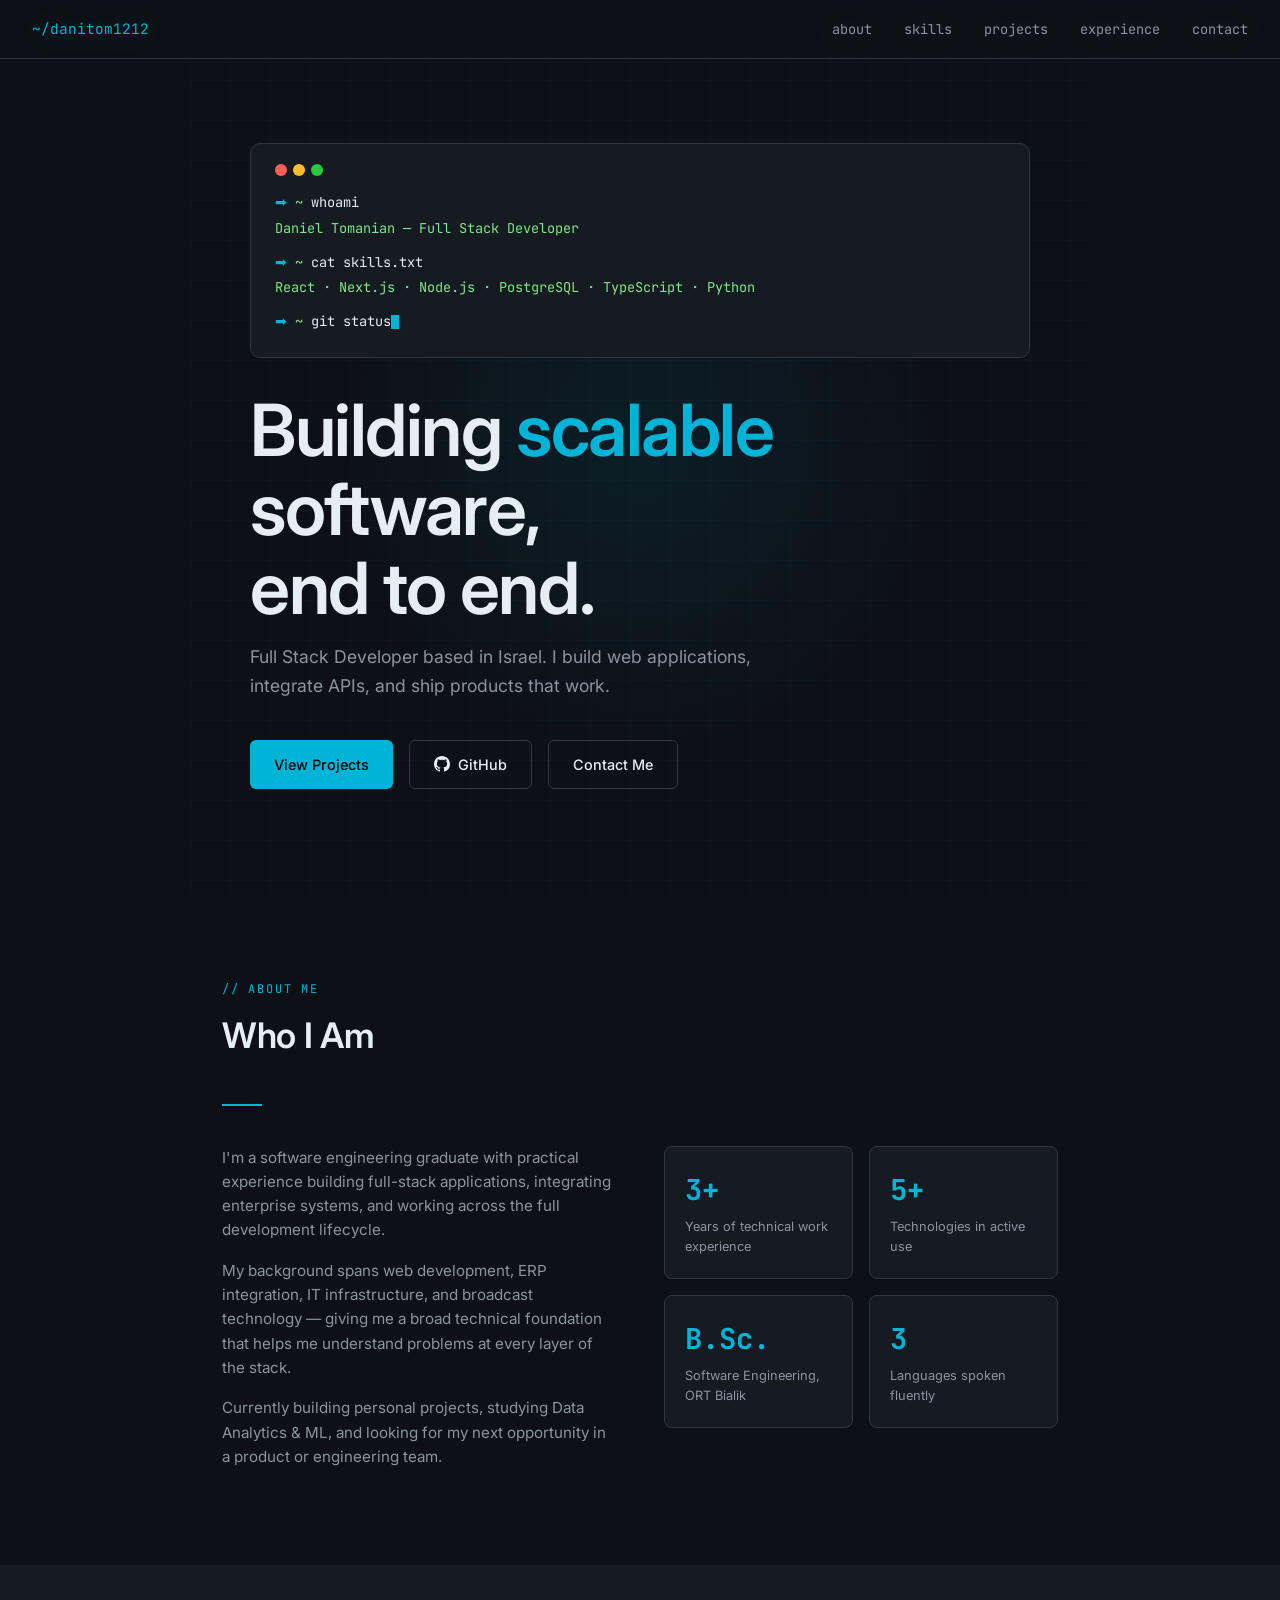
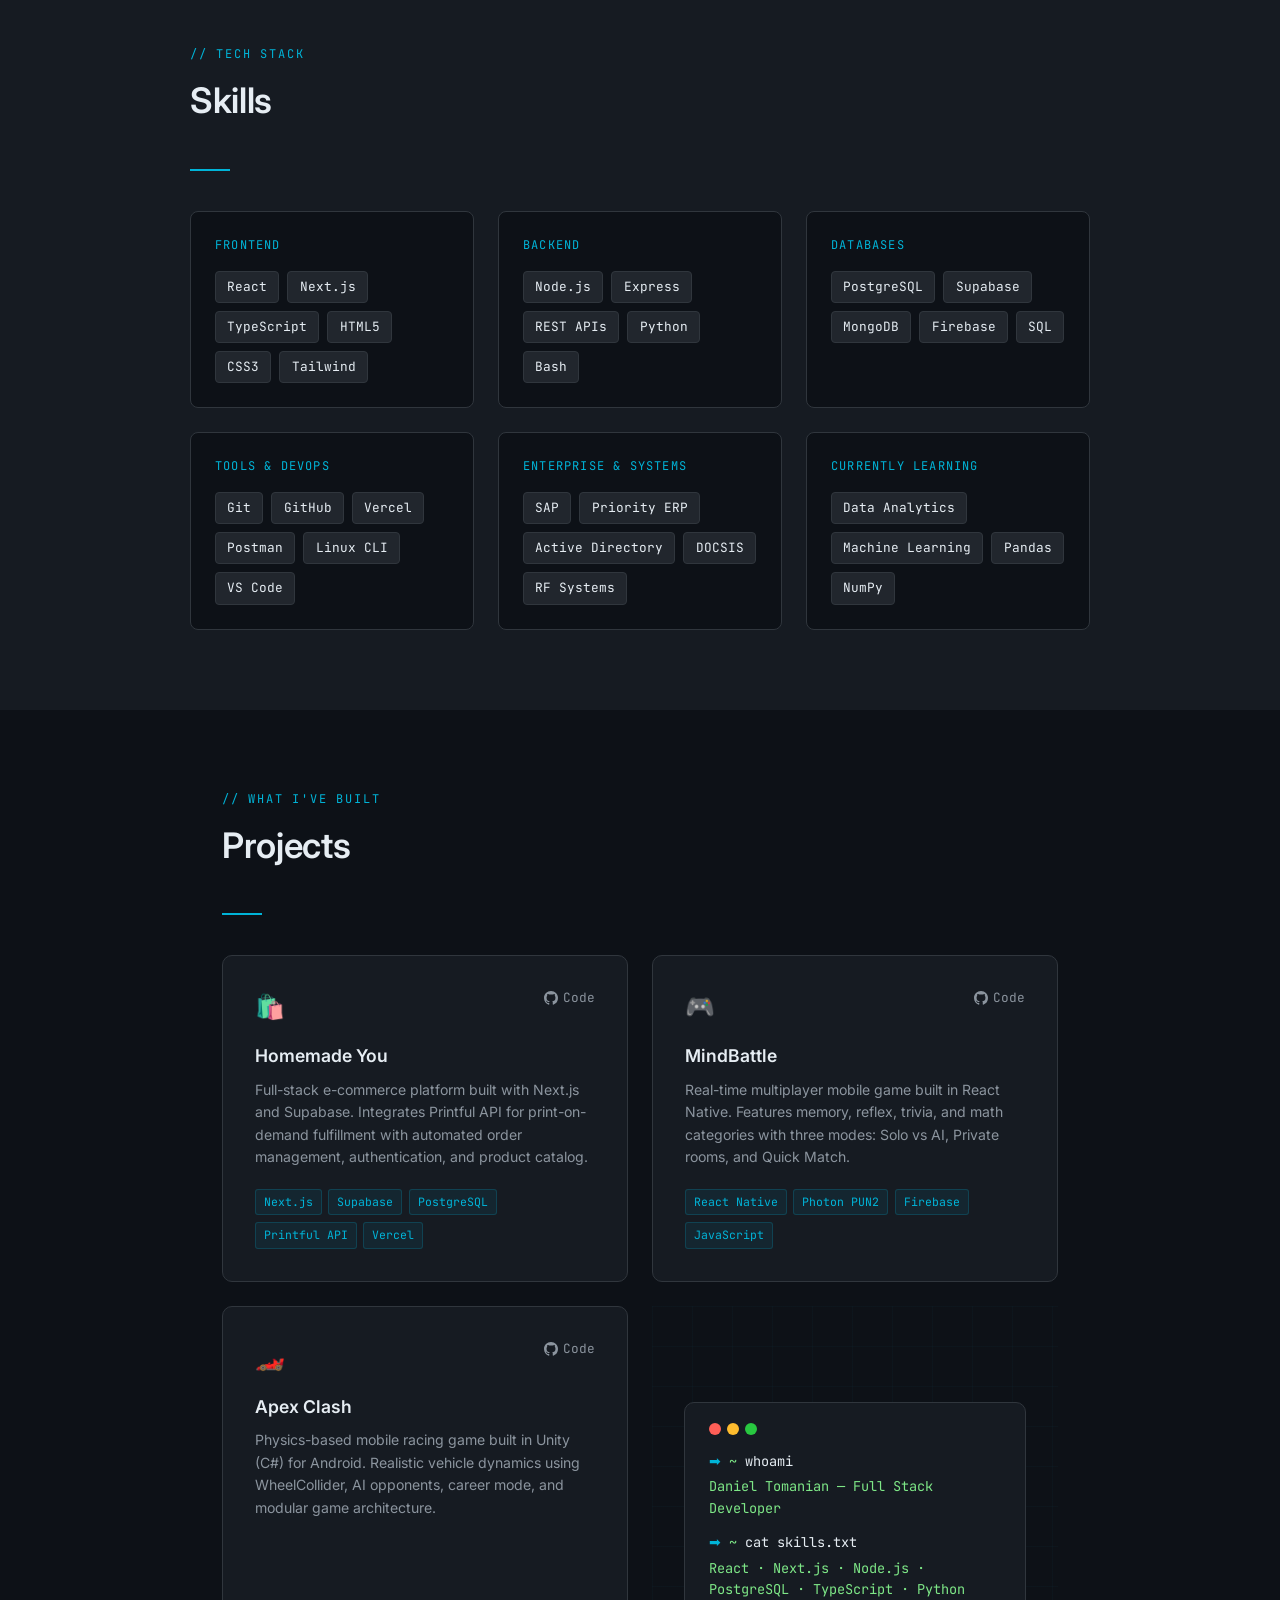
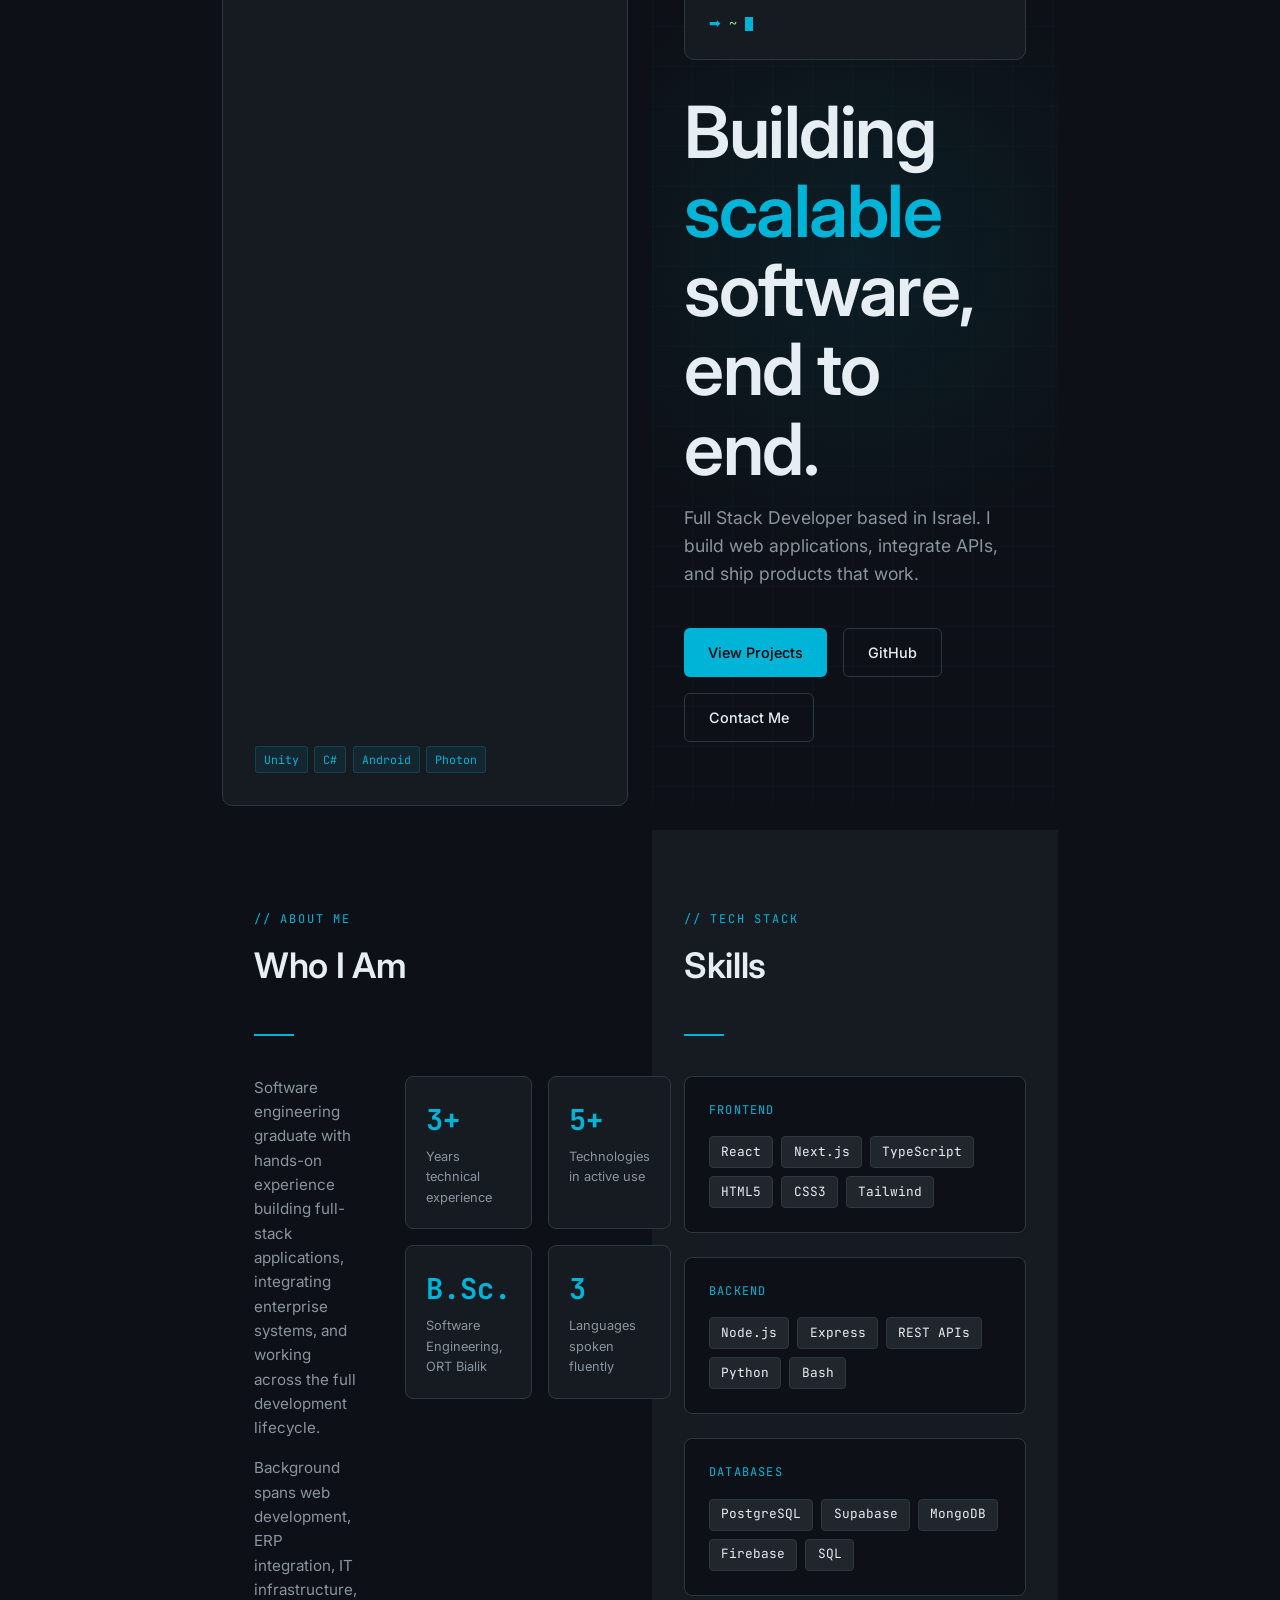
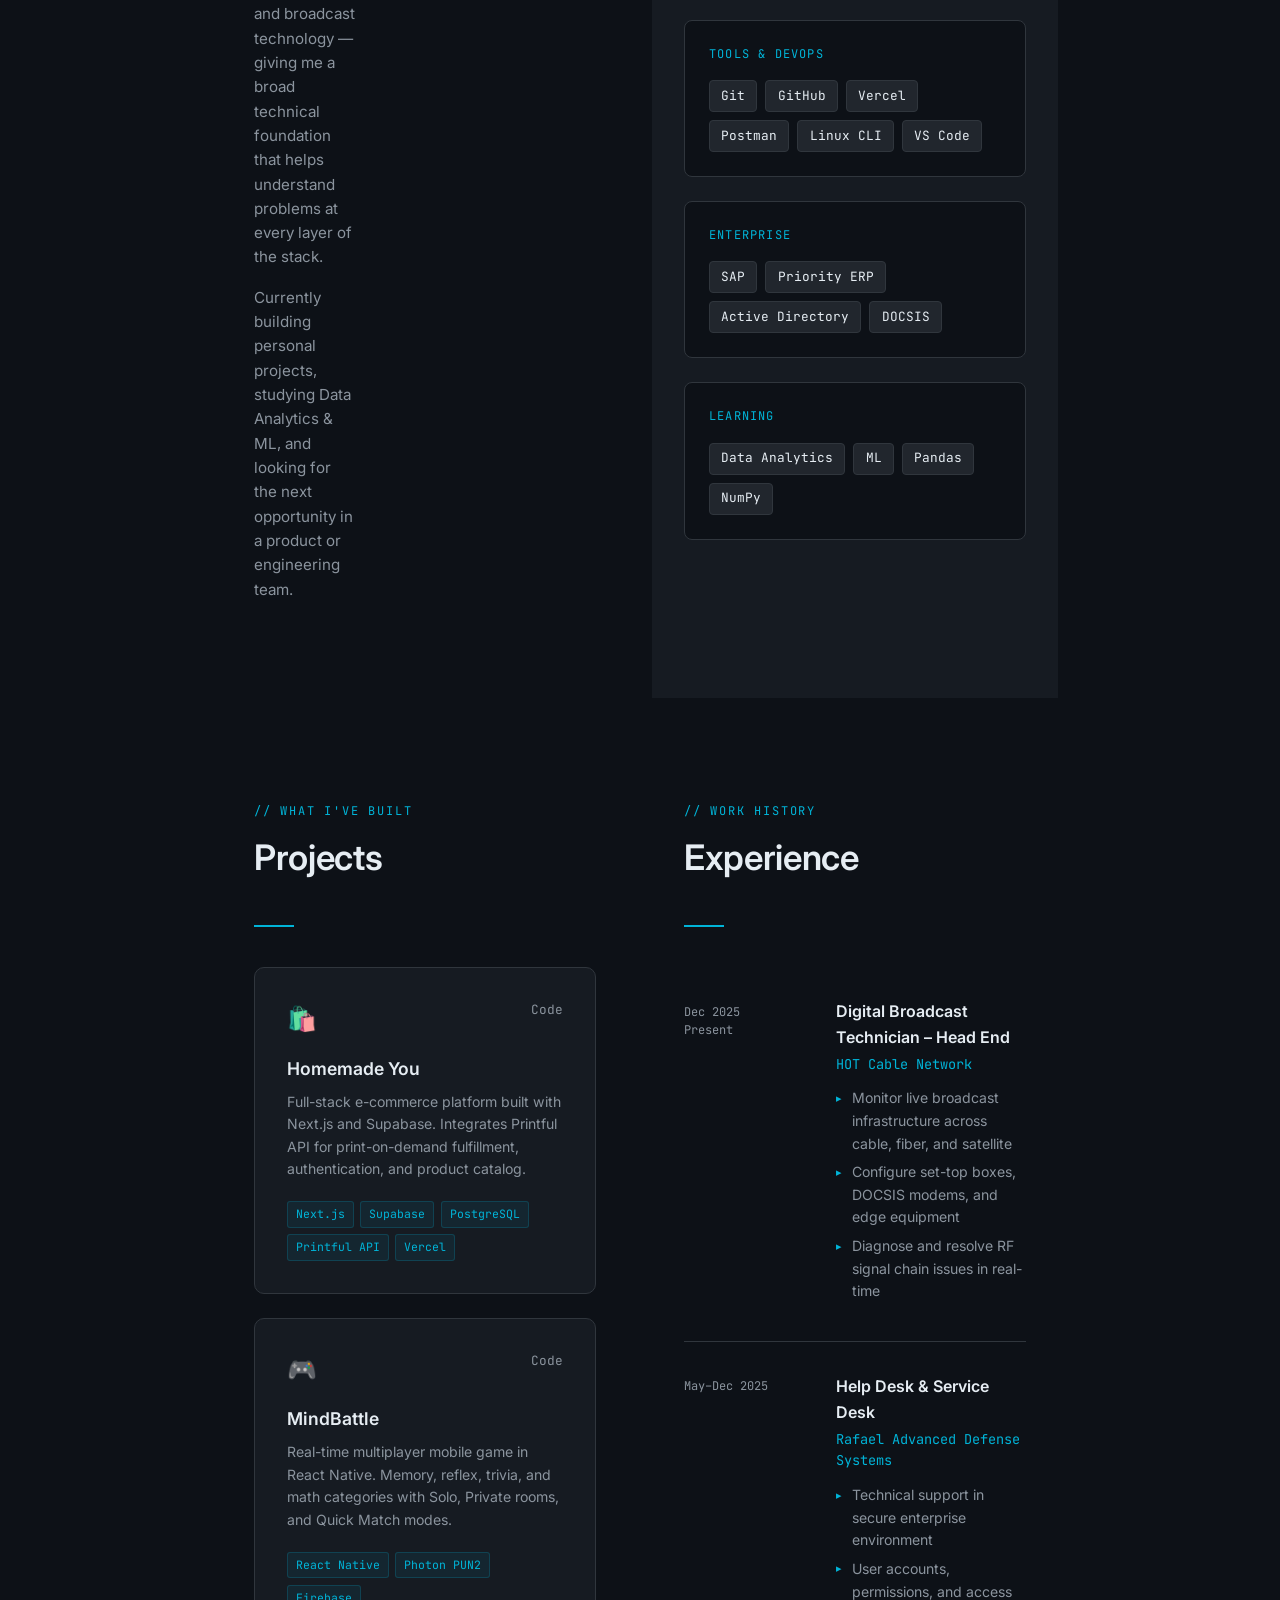
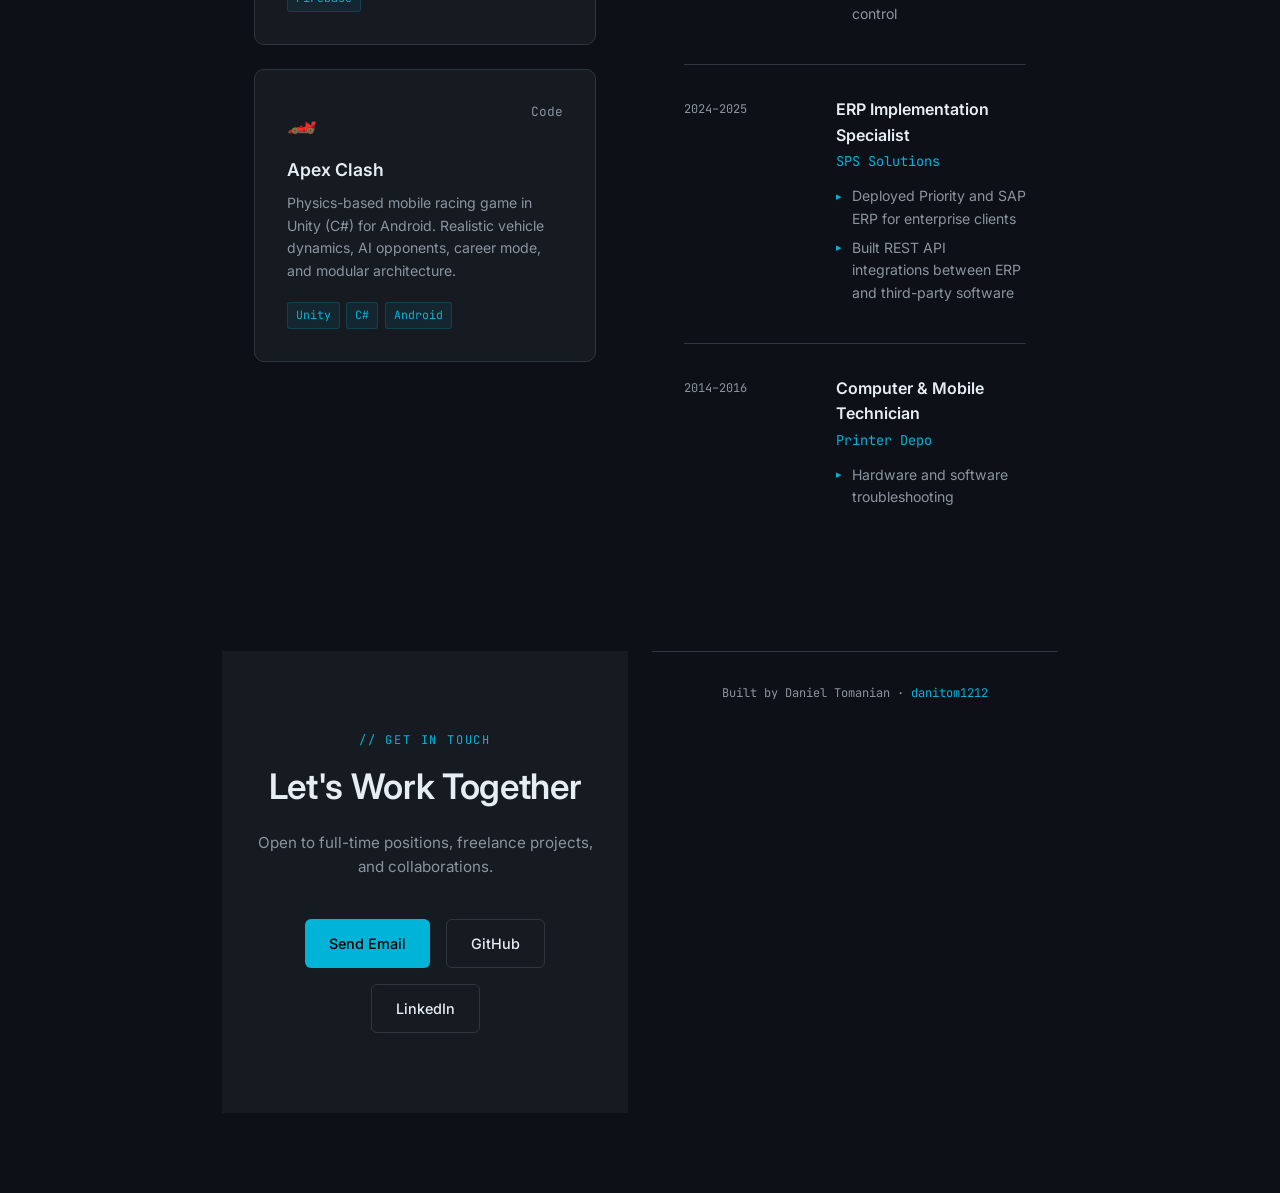
==== index.html @ 0381bfb4 "Update print statement from 'Hello' to 'Goodbye'" ====
<!DOCTYPE html>
<html lang="en">
<head>
<meta charset="UTF-8">
<meta name="viewport" content="width=device-width, initial-scale=1.0">
<title>Daniel Tomanian — Full Stack Developer</title>
<link rel="preconnect" href="https://fonts.googleapis.com">
<link href="https://fonts.googleapis.com/css2?family=JetBrains+Mono:wght@400;700&family=Inter:wght@300;400;500;600&display=swap" rel="stylesheet">
<style>
  *, *::before, *::after { box-sizing: border-box; margin: 0; padding: 0; }

  :root {
    --bg:       #0D1117;
    --bg2:      #161B22;
    --bg3:      #21262D;
    --border:   #30363D;
    --accent:   #00B4D8;
    --accent2:  #0096C7;
    --text:     #E6EDF3;
    --muted:    #8B949E;
    --mono:     'JetBrains Mono', monospace;
    --sans:     'Inter', sans-serif;
  }

  html { scroll-behavior: smooth; }

  body {
    background: var(--bg);
    color: var(--text);
    font-family: var(--sans);
    line-height: 1.6;
    overflow-x: hidden;
  }

  nav {
    position: fixed; top: 0; left: 0; right: 0; z-index: 100;
    display: flex; justify-content: space-between; align-items: center;
    padding: 1rem 2rem;
    background: rgba(13,17,23,0.85);
    backdrop-filter: blur(12px);
    border-bottom: 1px solid var(--border);
  }
  .nav-logo { font-family: var(--mono); font-size: 0.9rem; color: var(--accent); text-decoration: none; }
  .nav-links { display: flex; gap: 2rem; list-style: none; }
  .nav-links a { font-size: 0.85rem; color: var(--muted); text-decoration: none; transition: color .2s; font-family: var(--mono); }
  .nav-links a:hover { color: var(--accent); }

  #hero { min-height: 100vh; display: flex; align-items: center; justify-content: center; padding: 6rem 2rem 4rem; position: relative; overflow: hidden; }
  .hero-grid { position: absolute; inset: 0; background-image: linear-gradient(rgba(0,180,216,.03) 1px, transparent 1px), linear-gradient(90deg, rgba(0,180,216,.03) 1px, transparent 1px); background-size: 40px 40px; }
  .hero-glow { position: absolute; width: 600px; height: 600px; border-radius: 50%; background: radial-gradient(circle, rgba(0,180,216,.08) 0%, transparent 70%); top: 50%; left: 50%; transform: translate(-50%,-50%); pointer-events: none; }
  .hero-content { position: relative; max-width: 780px; }
  .terminal { background: var(--bg2); border: 1px solid var(--border); border-radius: 10px; padding: 1.25rem 1.5rem; margin-bottom: 2rem; font-family: var(--mono); font-size: 0.85rem; }
  .terminal-bar { display: flex; gap: 6px; margin-bottom: 1rem; }
  .dot { width: 12px; height: 12px; border-radius: 50%; }
  .dot-r { background: #FF5F57; } .dot-y { background: #FEBC2E; } .dot-g { background: #28C840; }
  .terminal-line { color: var(--muted); margin-bottom: 4px; }
  .terminal-line .prompt { color: var(--accent); } .terminal-line .cmd { color: var(--text); }
  .terminal-output { color: #7EE787; }
  .cursor { display: inline-block; width: 8px; height: 14px; background: var(--accent); vertical-align: middle; animation: blink 1s step-end infinite; }
  @keyframes blink { 50% { opacity: 0; } }
  h1 { font-size: clamp(2.5rem, 6vw, 4.5rem); font-weight: 600; line-height: 1.1; letter-spacing: -0.02em; margin-bottom: 1rem; }
  h1 span { color: var(--accent); }
  .hero-sub { font-size: 1.1rem; color: var(--muted); margin-bottom: 2.5rem; max-width: 520px; }
  .hero-btns { display: flex; gap: 1rem; flex-wrap: wrap; }
  .btn { display: inline-flex; align-items: center; gap: 0.5rem; padding: 0.75rem 1.5rem; border-radius: 6px; font-size: 0.9rem; font-weight: 500; text-decoration: none; transition: all .2s; cursor: pointer; }
  .btn-primary { background: var(--accent); color: #000; }
  .btn-primary:hover { background: var(--accent2); transform: translateY(-1px); }
  .btn-ghost { background: transparent; color: var(--text); border: 1px solid var(--border); }
  .btn-ghost:hover { border-color: var(--accent); color: var(--accent); transform: translateY(-1px); }
  section { padding: 5rem 2rem; max-width: 900px; margin: 0 auto; }
  .section-label { font-family: var(--mono); font-size: 0.75rem; color: var(--accent); letter-spacing: 0.15em; text-transform: uppercase; margin-bottom: 0.5rem; }
  h2 { font-size: clamp(1.6rem, 4vw, 2.2rem); font-weight: 600; margin-bottom: 2.5rem; letter-spacing: -0.01em; }
  .divider { width: 40px; height: 2px; background: var(--accent); margin-bottom: 2.5rem; }
  .about-grid { display: grid; grid-template-columns: 1fr 1fr; gap: 3rem; align-items: start; }
  .about-text p { color: var(--muted); margin-bottom: 1rem; font-size: 0.95rem; }
  .about-stats { display: grid; grid-template-columns: 1fr 1fr; gap: 1rem; }
  .stat-card { background: var(--bg2); border: 1px solid var(--border); border-radius: 8px; padding: 1.25rem; }
  .stat-num { font-family: var(--mono); font-size: 1.8rem; font-weight: 700; color: var(--accent); display: block; }
  .stat-label { font-size: 0.8rem; color: var(--muted); margin-top: 0.25rem; }
  #skills { background: var(--bg2); max-width: 100%; padding: 5rem 2rem; }
  .skills-inner { max-width: 900px; margin: 0 auto; }
  .skills-grid { display: grid; grid-template-columns: repeat(auto-fit, minmax(260px, 1fr)); gap: 1.5rem; }
  .skill-group { background: var(--bg); border: 1px solid var(--border); border-radius: 8px; padding: 1.5rem; }
  .skill-group-title { font-family: var(--mono); font-size: 0.75rem; color: var(--accent); letter-spacing: 0.1em; text-transform: uppercase; margin-bottom: 1rem; }
  .skill-tags { display: flex; flex-wrap: wrap; gap: 0.5rem; }
  .tag { background: var(--bg3); border: 1px solid var(--border); border-radius: 4px; padding: 0.3rem 0.7rem; font-size: 0.8rem; font-family: var(--mono); color: var(--text); transition: border-color .2s, color .2s; }
  .tag:hover { border-color: var(--accent); color: var(--accent); }
  .projects-grid { display: grid; grid-template-columns: repeat(auto-fit, minmax(380px, 1fr)); gap: 1.5rem; }
  .project-card { background: var(--bg2); border: 1px solid var(--border); border-radius: 10px; padding: 2rem; transition: border-color .2s, transform .2s; display: flex; flex-direction: column; }
  .project-card:hover { border-color: var(--accent); transform: translateY(-3px); }
  .project-header { display: flex; justify-content: space-between; align-items: flex-start; margin-bottom: 1rem; }
  .project-icon { font-size: 1.5rem; }
  .project-links { display: flex; gap: 0.75rem; }
  .project-link { color: var(--muted); text-decoration: none; font-size: 0.8rem; font-family: var(--mono); transition: color .2s; display: flex; align-items: center; gap: 0.3rem; }
  .project-link:hover { color: var(--accent); }
  .project-name { font-size: 1.1rem; font-weight: 600; margin-bottom: 0.5rem; }
  .project-desc { font-size: 0.88rem; color: var(--muted); margin-bottom: 1.25rem; flex: 1; }
  .project-stack { display: flex; flex-wrap: wrap; gap: 0.4rem; }
  .stack-tag { font-family: var(--mono); font-size: 0.72rem; color: var(--accent); background: rgba(0,180,216,.08); border: 1px solid rgba(0,180,216,.2); border-radius: 3px; padding: 0.2rem 0.5rem; }
  .exp-list { display: flex; flex-direction: column; gap: 0; }
  .exp-item { display: grid; grid-template-columns: 120px 1fr; gap: 2rem; padding: 2rem 0; border-bottom: 1px solid var(--border); }
  .exp-item:last-child { border-bottom: none; }
  .exp-dates { font-family: var(--mono); font-size: 0.75rem; color: var(--muted); padding-top: 0.2rem; line-height: 1.5; }
  .exp-role { font-size: 1rem; font-weight: 600; margin-bottom: 0.2rem; }
  .exp-company { font-size: 0.85rem; color: var(--accent); margin-bottom: 0.75rem; font-family: var(--mono); }
  .exp-bullets { list-style: none; }
  .exp-bullets li { font-size: 0.88rem; color: var(--muted); margin-bottom: 0.4rem; padding-left: 1rem; position: relative; }
  .exp-bullets li::before { content: '▸'; position: absolute; left: 0; color: var(--accent); font-size: 0.7rem; top: 0.15rem; }
  #contact { background: var(--bg2); max-width: 100%; }
  .contact-inner { max-width: 900px; margin: 0 auto; padding: 5rem 2rem; text-align: center; }
  .contact-inner h2 { margin-bottom: 1rem; }
  .contact-sub { color: var(--muted); margin-bottom: 2.5rem; font-size: 0.95rem; }
  .contact-links { display: flex; justify-content: center; gap: 1rem; flex-wrap: wrap; }
  footer { text-align: center; padding: 2rem; color: var(--muted); font-family: var(--mono); font-size: 0.75rem; border-top: 1px solid var(--border); }
  @media (max-width: 640px) {
    .about-grid { grid-template-columns: 1fr; }
    .exp-item { grid-template-columns: 1fr; gap: 0.5rem; }
    .projects-grid { grid-template-columns: 1fr; }
    nav { padding: 1rem; }
    .nav-links { gap: 1rem; }
  }
</style>
</head>
<body>
<nav>
  <a href="#hero" class="nav-logo">~/danitom1212</a>
  <ul class="nav-links">
    <li><a href="#about">about</a></li>
    <li><a href="#skills">skills</a></li>
    <li><a href="#projects">projects</a></li>
    <li><a href="#experience">experience</a></li>
    <li><a href="#contact">contact</a></li>
  </ul>
</nav>
<section id="hero">
  <div class="hero-grid"></div>
  <div class="hero-glow"></div>
  <div class="hero-content">
    <div class="terminal">
      <div class="terminal-bar"><div class="dot dot-r"></div><div class="dot dot-y"></div><div class="dot dot-g"></div></div>
      <div class="terminal-line"><span class="prompt">➡ </span><span style="color:#7EE787">~</span> <span class="cmd">whoami</span></div>
      <div class="terminal-line terminal-output" style="margin-bottom:0.75rem">Daniel Tomanian — Full Stack Developer</div>
      <div class="terminal-line"><span class="prompt">➡ </span><span style="color:#7EE787">~</span> <span class="cmd">cat skills.txt</span></div>
      <div class="terminal-line terminal-output" style="margin-bottom:0.75rem">React · Next.js · Node.js · PostgreSQL · TypeScript · Python</div>
      <div class="terminal-line"><span class="prompt">➡ </span><span style="color:#7EE787">~</span> <span class="cmd" id="typed-cmd"></span><span class="cursor"></span></div>
    </div>
    <h1>Building <span>scalable</span> software,<br>end to end.</h1>
    <p class="hero-sub">Full Stack Developer based in Israel. I build web applications, integrate APIs, and ship products that work.</p>
    <div class="hero-btns">
      <a href="#projects" class="btn btn-primary">View Projects</a>
      <a href="https://github.com/danitom1212" target="_blank" class="btn btn-ghost"><svg width="16" height="16" fill="currentColor" viewBox="0 0 24 24"><path d="M12 0C5.37 0 0 5.37 0 12c0 5.31 3.435 9.795 8.205 11.385.6.105.825-.255.825-.57 0-.285-.015-1.23-.015-2.235-3.015.555-3.795-.735-4.035-1.41-.135-.345-.72-1.41-1.23-1.695-.42-.225-1.02-.78-.015-.795.945-.015 1.62.87 1.845 1.23 1.08 1.815 2.805 1.305 3.495.99.105-.78.42-1.305.765-1.605-2.67-.3-5.46-1.335-5.46-5.925 0-1.305.465-2.385 1.23-3.225-.12-.3-.54-1.53.12-3.18 0 0 1.005-.315 3.3 1.23.96-.27 1.98-.405 3-.405s2.04.135 3 .405c2.295-1.56 3.3-1.23 3.3-1.23.66 1.65.24 2.88.12 3.18.765.84 1.23 1.905 1.23 3.225 0 4.605-2.805 5.625-5.475 5.925.435.375.81 1.095.81 2.22 0 1.605-.015 2.895-.015 3.3 0 .315.225.69.825.57A12.02 12.02 0 0024 12c0-6.63-5.37-12-12-12z"/></svg>GitHub</a>
      <a href="mailto:Danitom1212@gmail.com" class="btn btn-ghost">Contact Me</a>
    </div>
  </div>
</section>
<section id="about">
  <div class="section-label">// about me</div>
  <h2>Who I Am</h2>
  <div class="divider"></div>
  <div class="about-grid">
    <div class="about-text">
      <p>I'm a software engineering graduate with practical experience building full-stack applications, integrating enterprise systems, and working across the full development lifecycle.</p>
      <p>My background spans web development, ERP integration, IT infrastructure, and broadcast technology — giving me a broad technical foundation that helps me understand problems at every layer of the stack.</p>
      <p>Currently building personal projects, studying Data Analytics & ML, and looking for my next opportunity in a product or engineering team.</p>
    </div>
    <div class="about-stats">
      <div class="stat-card"><span class="stat-num">3+</span><div class="stat-label">Years of technical work experience</div></div>
      <div class="stat-card"><span class="stat-num">5+</span><div class="stat-label">Technologies in active use</div></div>
      <div class="stat-card"><span class="stat-num">B.Sc.</span><div class="stat-label">Software Engineering, ORT Bialik</div></div>
      <div class="stat-card"><span class="stat-num">3</span><div class="stat-label">Languages spoken fluently</div></div>
    </div>
  </div>
</section>
<section id="skills">
  <div class="skills-inner">
    <div class="section-label">// tech stack</div>
    <h2>Skills</h2>
    <div class="divider"></div>
    <div class="skills-grid">
      <div class="skill-group"><div class="skill-group-title">Frontend</div><div class="skill-tags"><span class="tag">React</span><span class="tag">Next.js</span><span class="tag">TypeScript</span><span class="tag">HTML5</span><span class="tag">CSS3</span><span class="tag">Tailwind</span></div></div>
      <div class="skill-group"><div class="skill-group-title">Backend</div><div class="skill-tags"><span class="tag">Node.js</span><span class="tag">Express</span><span class="tag">REST APIs</span><span class="tag">Python</span><span class="tag">Bash</span></div></div>
      <div class="skill-group"><div class="skill-group-title">Databases</div><div class="skill-tags"><span class="tag">PostgreSQL</span><span class="tag">Supabase</span><span class="tag">MongoDB</span><span class="tag">Firebase</span><span class="tag">SQL</span></div></div>
      <div class="skill-group"><div class="skill-group-title">Tools & DevOps</div><div class="skill-tags"><span class="tag">Git</span><span class="tag">GitHub</span><span class="tag">Vercel</span><span class="tag">Postman</span><span class="tag">Linux CLI</span><span class="tag">VS Code</span></div></div>
      <div class="skill-group"><div class="skill-group-title">Enterprise & Systems</div><div class="skill-tags"><span class="tag">SAP</span><span class="tag">Priority ERP</span><span class="tag">Active Directory</span><span class="tag">DOCSIS</span><span class="tag">RF Systems</span></div></div>
      <div class="skill-group"><div class="skill-group-title">Currently Learning</div><div class="skill-tags"><span class="tag">Data Analytics</span><span class="tag">Machine Learning</span><span class="tag">Pandas</span><span class="tag">NumPy</span></div></div>
    </div>
  </div>
</section>
<section id="projects">
  <div class="section-label">// what i've built</div>
  <h2>Projects</h2>
  <div class="divider"></div>
  <div class="projects-grid">
    <div class="project-card">
      <div class="project-header"><div class="project-icon">🛍️</div><div class="project-links"><a href="https://github.com/danitom1212/homemade-you" target="_blank" class="project-link"><svg width="14" height="14" fill="currentColor" viewBox="0 0 24 24"><path d="M12 0C5.37 0 0 5.37 0 12c0 5.31 3.435 9.795 8.205 11.385.6.105.825-.255.825-.57 0-.285-.015-1.23-.015-2.235-3.015.555-3.795-.735-4.035-1.41-.135-.345-.72-1.41-1.23-1.695-.42-.225-1.02-.78-.015-.795.945-.015 1.62.87 1.845 1.23 1.08 1.815 2.805 1.305 3.495.99.105-.78.42-1.305.765-1.605-2.67-.3-5.46-1.335-5.46-5.925 0-1.305.465-2.385 1.23-3.225-.12-.3-.54-1.53.12-3.18 0 0 1.005-.315 3.3 1.23.96-.27 1.98-.405 3-.405s2.04.135 3 .405c2.295-1.56 3.3-1.23 3.3-1.23.66 1.65.24 2.88.12 3.18.765.84 1.23 1.905 1.23 3.225 0 4.605-2.805 5.625-5.475 5.925.435.375.81 1.095.81 2.22 0 1.605-.015 2.895-.015 3.3 0 .315.225.69.825.57A12.02 12.02 0 0024 12c0-6.63-5.37-12-12-12z"/></svg>Code</a></div></div>
      <div class="project-name">Homemade You</div>
      <div class="project-desc">Full-stack e-commerce platform built with Next.js and Supabase. Integrates Printful API for print-on-demand fulfillment with automated order management, authentication, and product catalog.</div>
      <div class="project-stack"><span class="stack-tag">Next.js</span><span class="stack-tag">Supabase</span><span class="stack-tag">PostgreSQL</span><span class="stack-tag">Printful API</span><span class="stack-tag">Vercel</span></div>
    </div>
    <div class="project-card">
      <div class="project-header"><div class="project-icon">🎮</div><div class="project-links"><a href="https://github.com/danitom1212" target="_blank" class="project-link"><svg width="14" height="14" fill="currentColor" viewBox="0 0 24 24"><path d="M12 0C5.37 0 0 5.37 0 12c0 5.31 3.435 9.795 8.205 11.385.6.105.825-.255.825-.57 0-.285-.015-1.23-.015-2.235-3.015.555-3.795-.735-4.035-1.41-.135-.345-.72-1.41-1.23-1.695-.42-.225-1.02-.78-.015-.795.945-.015 1.62.87 1.845 1.23 1.08 1.815 2.805 1.305 3.495.99.105-.78.42-1.305.765-1.605-2.67-.3-5.46-1.335-5.46-5.925 0-1.305.465-2.385 1.23-3.225-.12-.3-.54-1.53.12-3.18 0 0 1.005-.315 3.3 1.23.96-.27 1.98-.405 3-.405s2.04.135 3 .405c2.295-1.56 3.3-1.23 3.3-1.23.66 1.65.24 2.88.12 3.18.765.84 1.23 1.905 1.23 3.225 0 4.605-2.805 5.625-5.475 5.925.435.375.81 1.095.81 2.22 0 1.605-.015 2.895-.015 3.3 0 .315.225.69.825.57A12.02 12.02 0 0024 12c0-6.63-5.37-12-12-12z"/></svg>Code</a></div></div>
      <div class="project-name">MindBattle</div>
      <div class="project-desc">Real-time multiplayer mobile game built in React Native. Features memory, reflex, trivia, and math categories with three modes: Solo vs AI, Private rooms, and Quick Match.</div>
      <div class="project-stack"><span class="stack-tag">React Native</span><span class="stack-tag">Photon PUN2</span><span class="stack-tag">Firebase</span><span class="stack-tag">JavaScript</span></div>
    </div>
    <div class="project-card">
      <div class="project-header"><div class="project-icon">🏎️</div><div class="project-links"><a href="https://github.com/danitom1212" target="_blank" class="project-link"><svg width="14" height="14" fill="currentColor" viewBox="0 0 24 24"><path d="M12 0C5.37 0 0 5.37 0 12c0 5.31 3.435 9.795 8.205 11.385.6.105.825-.255.825-.57 0-.285-.015-1.23-.015-2.235-3.015.555-3.795-.735-4.035-1.41-.135-.345-.72-1.41-1.23-1.695-.42-.225-1.02-.78-.015-.795.945-.015 1.62.87 1.845 1.23 1.08 1.815 2.805 1.305 3.495.99.105-.78.42-1.305.765-1.605-2.67-.3-5.46-1.335-5.46-5.925 0-1.305.465-2.385 1.23-3.225-.12-.3-.54-1.53.12-3.18 0 0 1.005-.315 3.3 1.23.96-.27 1.98-.405 3-.405s2.04.135 3 .405c2.295-1.56 3.3-1.23 3.3-1.23.66 1.65.24 2.88.12 3.18.765.84 1.23 1.905 1.23 3.225 0 4.605-2.805 5.625-5.475 5.925.435.375.81 1.095.81 2.22 0 1.605-.015 2.895-.015 3.3 0 .315.225.69.825.57A12.02 12.02 0 0024 12c0-6.63-5.37-12-12-12z"/></svg>Code</a></div></div>
      <div class="project-name">Apex Clash</div>
      <div class="project-desc">Physics-based mobile racing game built in Unity (C#) for Android. Realistic vehicle dynamics using WheelCollider, AI opponents, career mode, and modular game architecture.</div>
      <div class="project-stack"><span class="stack-tag">Unity</span><span class="stack-tag">C#</span><span class="stack-tag">Android</span><span class="stack-tag">Photon</span></div>
    </div>
<html lang="en">
<head>
<meta charset="UTF-8">
<meta name="viewport" content="width=device-width, initial-scale=1.0">
<title>Daniel Tomanian — Full Stack Developer</title>
<link rel="preconnect" href="https://fonts.googleapis.com">
<link href="https://fonts.googleapis.com/css2?family=JetBrains+Mono:wght@400;700&family=Inter:wght@300;400;500;600&display=swap" rel="stylesheet">
<style>
*, *::before, *::after{box-sizing:border-box;margin:0;padding:0}
:root{--bg:#0D1117;--bg2:#161B22;--bg3:#21262D;--border:#30363D;--accent:#00B4D8;--accent2:#0096C7;--text:#E6EDF3;--muted:#8B949E;--mono:'JetBrains Mono',monospace;--sans:'Inter',sans-serif}
html{scroll-behavior:smooth}
body{background:var(--bg);color:var(--text);font-family:var(--sans);line-height:1.6;overflow-x:hidden}
nav{position:fixed;top:0;left:0;right:0;z-index:100;display:flex;justify-content:space-between;align-items:center;padding:1rem 2rem;background:rgba(13,17,23,.85);backdrop-filter:blur(12px);border-bottom:1px solid var(--border)}
.nav-logo{font-family:var(--mono);font-size:.9rem;color:var(--accent);text-decoration:none}
.nav-links{display:flex;gap:2rem;list-style:none}
.nav-links a{font-size:.85rem;color:var(--muted);text-decoration:none;transition:color .2s;font-family:var(--mono)}
.nav-links a:hover{color:var(--accent)}
#hero{min-height:100vh;display:flex;align-items:center;justify-content:center;padding:6rem 2rem 4rem;position:relative;overflow:hidden}
.hero-grid{position:absolute;inset:0;background-image:linear-gradient(rgba(0,180,216,.03) 1px,transparent 1px),linear-gradient(90deg,rgba(0,180,216,.03) 1px,transparent 1px);background-size:40px 40px}
.hero-glow{position:absolute;width:600px;height:600px;border-radius:50%;background:radial-gradient(circle,rgba(0,180,216,.08) 0%,transparent 70%);top:50%;left:50%;transform:translate(-50%,-50%);pointer-events:none}
.hero-content{position:relative;max-width:780px}
.terminal{background:var(--bg2);border:1px solid var(--border);border-radius:10px;padding:1.25rem 1.5rem;margin-bottom:2rem;font-family:var(--mono);font-size:.85rem}
.terminal-bar{display:flex;gap:6px;margin-bottom:1rem}
.dot{width:12px;height:12px;border-radius:50%}
.dot-r{background:#FF5F57}.dot-y{background:#FEBC2E}.dot-g{background:#28C840}
.terminal-line{color:var(--muted);margin-bottom:4px}
.terminal-line .prompt{color:var(--accent)}
.terminal-line .cmd{color:var(--text)}
.terminal-output{color:#7EE787}
.cursor{display:inline-block;width:8px;height:14px;background:var(--accent);vertical-align:middle;animation:blink 1s step-end infinite}
@keyframes blink{50%{opacity:0}}
h1{font-size:clamp(2.5rem,6vw,4.5rem);font-weight:600;line-height:1.1;letter-spacing:-.02em;margin-bottom:1rem}
h1 span{color:var(--accent)}
.hero-sub{font-size:1.1rem;color:var(--muted);margin-bottom:2.5rem;max-width:520px}
.hero-btns{display:flex;gap:1rem;flex-wrap:wrap}
.btn{display:inline-flex;align-items:center;gap:.5rem;padding:.75rem 1.5rem;border-radius:6px;font-size:.9rem;font-weight:500;text-decoration:none;transition:all .2s;cursor:pointer}
.btn-primary{background:var(--accent);color:#000}
.btn-primary:hover{background:var(--accent2);transform:translateY(-1px)}
.btn-ghost{background:transparent;color:var(--text);border:1px solid var(--border)}
.btn-ghost:hover{border-color:var(--accent);color:var(--accent);transform:translateY(-1px)}
section{padding:5rem 2rem;max-width:900px;margin:0 auto}
.section-label{font-family:var(--mono);font-size:.75rem;color:var(--accent);letter-spacing:.15em;text-transform:uppercase;margin-bottom:.5rem}
h2{font-size:clamp(1.6rem,4vw,2.2rem);font-weight:600;margin-bottom:2.5rem;letter-spacing:-.01em}
.divider{width:40px;height:2px;background:var(--accent);margin-bottom:2.5rem}
.about-grid{display:grid;grid-template-columns:1fr 1fr;gap:3rem;align-items:start}
.about-text p{color:var(--muted);margin-bottom:1rem;font-size:.95rem}
.about-stats{display:grid;grid-template-columns:1fr 1fr;gap:1rem}
.stat-card{background:var(--bg2);border:1px solid var(--border);border-radius:8px;padding:1.25rem}
.stat-num{font-family:var(--mono);font-size:1.8rem;font-weight:700;color:var(--accent);display:block}
.stat-label{font-size:.8rem;color:var(--muted);margin-top:.25rem}
#skills{background:var(--bg2);max-width:100%;padding:5rem 2rem}
.skills-inner{max-width:900px;margin:0 auto}
.skills-grid{display:grid;grid-template-columns:repeat(auto-fit,minmax(260px,1fr));gap:1.5rem}
.skill-group{background:var(--bg);border:1px solid var(--border);border-radius:8px;padding:1.5rem}
.skill-group-title{font-family:var(--mono);font-size:.75rem;color:var(--accent);letter-spacing:.1em;text-transform:uppercase;margin-bottom:1rem}
.skill-tags{display:flex;flex-wrap:wrap;gap:.5rem}
.tag{background:var(--bg3);border:1px solid var(--border);border-radius:4px;padding:.3rem .7rem;font-size:.8rem;font-family:var(--mono);color:var(--text);transition:border-color .2s,color .2s}
.tag:hover{border-color:var(--accent);color:var(--accent)}
.projects-grid{display:grid;grid-template-columns:repeat(auto-fit,minmax(340px,1fr));gap:1.5rem}
.project-card{background:var(--bg2);border:1px solid var(--border);border-radius:10px;padding:2rem;transition:border-color .2s,transform .2s;display:flex;flex-direction:column}
.project-card:hover{border-color:var(--accent);transform:translateY(-3px)}
.project-header{display:flex;justify-content:space-between;align-items:flex-start;margin-bottom:1rem}
.project-icon{font-size:1.5rem}
.project-links{display:flex;gap:.75rem}
.project-link{color:var(--muted);text-decoration:none;font-size:.8rem;font-family:var(--mono);transition:color .2s;display:flex;align-items:center;gap:.3rem}
.project-link:hover{color:var(--accent)}
.project-name{font-size:1.1rem;font-weight:600;margin-bottom:.5rem}
.project-desc{font-size:.88rem;color:var(--muted);margin-bottom:1.25rem;flex:1}
.project-stack{display:flex;flex-wrap:wrap;gap:.4rem}
.stack-tag{font-family:var(--mono);font-size:.72rem;color:var(--accent);background:rgba(0,180,216,.08);border:1px solid rgba(0,180,216,.2);border-radius:3px;padding:.2rem .5rem}
.exp-list{display:flex;flex-direction:column;gap:0}
.exp-item{display:grid;grid-template-columns:120px 1fr;gap:2rem;padding:2rem 0;border-bottom:1px solid var(--border)}
.exp-item:last-child{border-bottom:none}
.exp-dates{font-family:var(--mono);font-size:.75rem;color:var(--muted);padding-top:.2rem;line-height:1.5}
.exp-role{font-size:1rem;font-weight:600;margin-bottom:.2rem}
.exp-company{font-size:.85rem;color:var(--accent);margin-bottom:.75rem;font-family:var(--mono)}
.exp-bullets{list-style:none}
.exp-bullets li{font-size:.88rem;color:var(--muted);margin-bottom:.4rem;padding-left:1rem;position:relative}
.exp-bullets li::before{content:'▸';position:absolute;left:0;color:var(--accent);font-size:.7rem;top:.15rem}
#contact{background:var(--bg2);max-width:100%}
.contact-inner{max-width:900px;margin:0 auto;padding:5rem 2rem;text-align:center}
.contact-inner h2{margin-bottom:1rem}
.contact-sub{color:var(--muted);margin-bottom:2.5rem;font-size:.95rem}
.contact-links{display:flex;justify-content:center;gap:1rem;flex-wrap:wrap}
footer{text-align:center;padding:2rem;color:var(--muted);font-family:var(--mono);font-size:.75rem;border-top:1px solid var(--border)}
@media(max-width:640px){.about-grid{grid-template-columns:1fr}.exp-item{grid-template-columns:1fr;gap:.5rem}.projects-grid{grid-template-columns:1fr}nav{padding:1rem}.nav-links{gap:1rem}}
</style>
</head>
<body>
<nav>
  <a href="#hero" class="nav-logo">~/danitom1212</a>
  <ul class="nav-links"><li><a href="#about">about</a></li><li><a href="#skills">skills</a></li><li><a href="#projects">projects</a></li><li><a href="#experience">experience</a></li><li><a href="#contact">contact</a></li></ul>
</nav>
<section id="hero">
  <div class="hero-grid"></div><div class="hero-glow"></div>
  <div class="hero-content">
    <div class="terminal">
      <div class="terminal-bar"><div class="dot dot-r"></div><div class="dot dot-y"></div><div class="dot dot-g"></div></div>
      <div class="terminal-line"><span class="prompt">➡ </span><span style="color:#7EE787">~</span> <span class="cmd">whoami</span></div>
      <div class="terminal-line terminal-output" style="margin-bottom:.75rem">Daniel Tomanian — Full Stack Developer</div>
      <div class="terminal-line"><span class="prompt">➡ </span><span style="color:#7EE787">~</span> <span class="cmd">cat skills.txt</span></div>
      <div class="terminal-line terminal-output" style="margin-bottom:.75rem">React · Next.js · Node.js · PostgreSQL · TypeScript · Python</div>
      <div class="terminal-line"><span class="prompt">➡ </span><span style="color:#7EE787">~</span> <span class="cmd" id="typed-cmd"></span><span class="cursor"></span></div>
    </div>
    <h1>Building <span>scalable</span> software,<br>end to end.</h1>
    <p class="hero-sub">Full Stack Developer based in Israel. I build web applications, integrate APIs, and ship products that work.</p>
    <div class="hero-btns">
      <a href="#projects" class="btn btn-primary">View Projects</a>
      <a href="https://github.com/danitom1212" target="_blank" class="btn btn-ghost">GitHub</a>
      <a href="mailto:Danitom1212@gmail.com" class="btn btn-ghost">Contact Me</a>
    </div>
  </div>
</section>
<section id="about">
  <div class="section-label">// about me</div><h2>Who I Am</h2><div class="divider"></div>
  <div class="about-grid">
    <div class="about-text">
      <p>Software engineering graduate with hands-on experience building full-stack applications, integrating enterprise systems, and working across the full development lifecycle.</p>
      <p>Background spans web development, ERP integration, IT infrastructure, and broadcast technology — giving me a broad technical foundation that helps understand problems at every layer of the stack.</p>
      <p>Currently building personal projects, studying Data Analytics & ML, and looking for the next opportunity in a product or engineering team.</p>
    </div>
    <div class="about-stats">
      <div class="stat-card"><span class="stat-num">3+</span><div class="stat-label">Years technical experience</div></div>
      <div class="stat-card"><span class="stat-num">5+</span><div class="stat-label">Technologies in active use</div></div>
      <div class="stat-card"><span class="stat-num">B.Sc.</span><div class="stat-label">Software Engineering, ORT Bialik</div></div>
      <div class="stat-card"><span class="stat-num">3</span><div class="stat-label">Languages spoken fluently</div></div>
    </div>
  </div>
</section>
<section id="skills">
  <div class="skills-inner">
    <div class="section-label">// tech stack</div><h2>Skills</h2><div class="divider"></div>
    <div class="skills-grid">
      <div class="skill-group"><div class="skill-group-title">Frontend</div><div class="skill-tags"><span class="tag">React</span><span class="tag">Next.js</span><span class="tag">TypeScript</span><span class="tag">HTML5</span><span class="tag">CSS3</span><span class="tag">Tailwind</span></div></div>
      <div class="skill-group"><div class="skill-group-title">Backend</div><div class="skill-tags"><span class="tag">Node.js</span><span class="tag">Express</span><span class="tag">REST APIs</span><span class="tag">Python</span><span class="tag">Bash</span></div></div>
      <div class="skill-group"><div class="skill-group-title">Databases</div><div class="skill-tags"><span class="tag">PostgreSQL</span><span class="tag">Supabase</span><span class="tag">MongoDB</span><span class="tag">Firebase</span><span class="tag">SQL</span></div></div>
      <div class="skill-group"><div class="skill-group-title">Tools & DevOps</div><div class="skill-tags"><span class="tag">Git</span><span class="tag">GitHub</span><span class="tag">Vercel</span><span class="tag">Postman</span><span class="tag">Linux CLI</span><span class="tag">VS Code</span></div></div>
      <div class="skill-group"><div class="skill-group-title">Enterprise</div><div class="skill-tags"><span class="tag">SAP</span><span class="tag">Priority ERP</span><span class="tag">Active Directory</span><span class="tag">DOCSIS</span></div></div>
      <div class="skill-group"><div class="skill-group-title">Learning</div><div class="skill-tags"><span class="tag">Data Analytics</span><span class="tag">ML</span><span class="tag">Pandas</span><span class="tag">NumPy</span></div></div>
    </div>
  </div>
</section>
<section id="projects">
  <div class="section-label">// what i've built</div><h2>Projects</h2><div class="divider"></div>
  <div class="projects-grid">
    <div class="project-card"><div class="project-header"><div class="project-icon">🛍️</div><div class="project-links"><a href="https://github.com/danitom1212/homemade-you" target="_blank" class="project-link">Code</a></div></div><div class="project-name">Homemade You</div><div class="project-desc">Full-stack e-commerce platform built with Next.js and Supabase. Integrates Printful API for print-on-demand fulfillment, authentication, and product catalog.</div><div class="project-stack"><span class="stack-tag">Next.js</span><span class="stack-tag">Supabase</span><span class="stack-tag">PostgreSQL</span><span class="stack-tag">Printful API</span><span class="stack-tag">Vercel</span></div></div>
    <div class="project-card"><div class="project-header"><div class="project-icon">🎮</div><div class="project-links"><a href="https://github.com/danitom1212" target="_blank" class="project-link">Code</a></div></div><div class="project-name">MindBattle</div><div class="project-desc">Real-time multiplayer mobile game in React Native. Memory, reflex, trivia, and math categories with Solo, Private rooms, and Quick Match modes.</div><div class="project-stack"><span class="stack-tag">React Native</span><span class="stack-tag">Photon PUN2</span><span class="stack-tag">Firebase</span></div></div>
    <div class="project-card"><div class="project-header"><div class="project-icon">🏎️</div><div class="project-links"><a href="https://github.com/danitom1212" target="_blank" class="project-link">Code</a></div></div><div class="project-name">Apex Clash</div><div class="project-desc">Physics-based mobile racing game in Unity (C#) for Android. Realistic vehicle dynamics, AI opponents, career mode, and modular architecture.</div><div class="project-stack"><span class="stack-tag">Unity</span><span class="stack-tag">C#</span><span class="stack-tag">Android</span></div></div>
  </div>
</section>
<section id="experience">
  <div class="section-label">// work history</div><h2>Experience</h2><div class="divider"></div>
  <div class="exp-list">
    <div class="exp-item"><div class="exp-dates">Dec 2025<br>Present</div><div><div class="exp-role">Digital Broadcast Technician – Head End</div><div class="exp-company">HOT Cable Network</div><ul class="exp-bullets"><li>Monitor live broadcast infrastructure across cable, fiber, and satellite</li><li>Configure set-top boxes, DOCSIS modems, and edge equipment</li><li>Diagnose and resolve RF signal chain issues in real-time</li></ul></div></div>
    <div class="exp-item"><div class="exp-dates">May–Dec 2025</div><div><div class="exp-role">Help Desk & Service Desk</div><div class="exp-company">Rafael Advanced Defense Systems</div><ul class="exp-bullets"><li>Technical support in secure enterprise environment</li><li>User accounts, permissions, and access control</li></ul></div></div>
    <div class="exp-item"><div class="exp-dates">2024–2025</div><div><div class="exp-role">ERP Implementation Specialist</div><div class="exp-company">SPS Solutions</div><ul class="exp-bullets"><li>Deployed Priority and SAP ERP for enterprise clients</li><li>Built REST API integrations between ERP and third-party software</li></ul></div></div>
    <div class="exp-item"><div class="exp-dates">2014–2016</div><div><div class="exp-role">Computer & Mobile Technician</div><div class="exp-company">Printer Depo</div><ul class="exp-bullets"><li>Hardware and software troubleshooting</li></ul></div></div>
  </div>
</section>
<div id="contact"><div class="contact-inner">
  <div class="section-label">// get in touch</div><h2>Let's Work Together</h2>
  <p class="contact-sub">Open to full-time positions, freelance projects, and collaborations.</p>
  <div class="contact-links">
    <a href="mailto:Danitom1212@gmail.com" class="btn btn-primary">Send Email</a>
    <a href="https://github.com/danitom1212" target="_blank" class="btn btn-ghost">GitHub</a>
    <a href="https://www.linkedin.com/in/daniel-tomanian" target="_blank" class="btn btn-ghost">LinkedIn</a>
  </div>
</div></div>
<footer><p>Built by Daniel Tomanian · <span style="color:var(--accent)">danitom1212</span></p></footer>
<script>
const commands=['git status','npm run dev','node server.js'];let ci=0,ci2=0;const el=document.getElementById('typed-cmd');function type(){if(ci2<commands[ci].length){el.textContent+=commands[ci][ci2++];setTimeout(type,80);}else{setTimeout(erase,1500);}}function erase(){if(el.textContent.length>0){el.textContent=el.textContent.slice(0,-1);setTimeout(erase,40);}else{ci=(ci+1)%commands.length;ci2=0;setTimeout(type,400);}}setTimeout(type,1000);
const obs=new IntersectionObserver(e=>{e.forEach(x=>{if(x.isIntersecting){x.target.style.opacity='1';x.target.style.transform='translateY(0)';}});},{threshold:.1});document.querySelectorAll('.project-card,.exp-item,.skill-group,.stat-card').forEach(el=>{el.style.opacity='0';el.style.transform='translateY(20px)';el.style.transition='opacity .5s ease,transform .5s ease';obs.observe(el);});
</script>
</body>
</html>
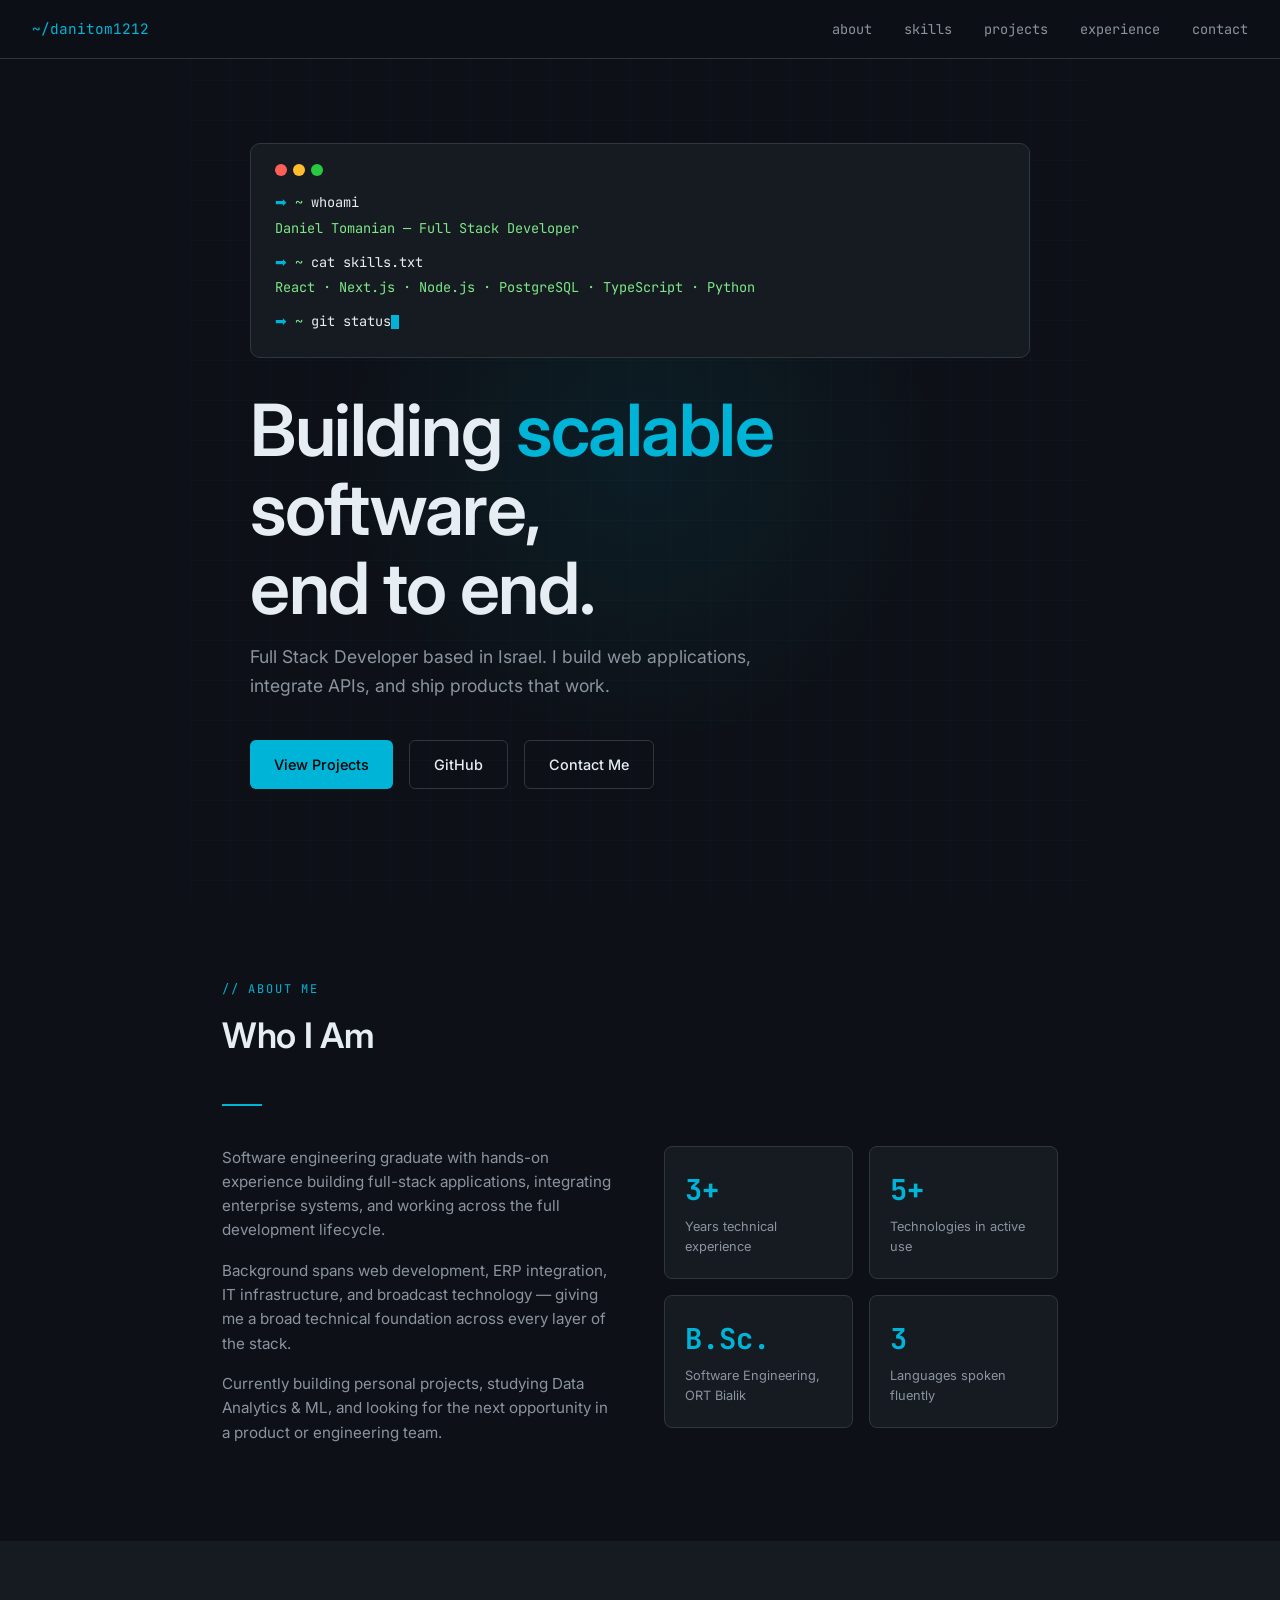
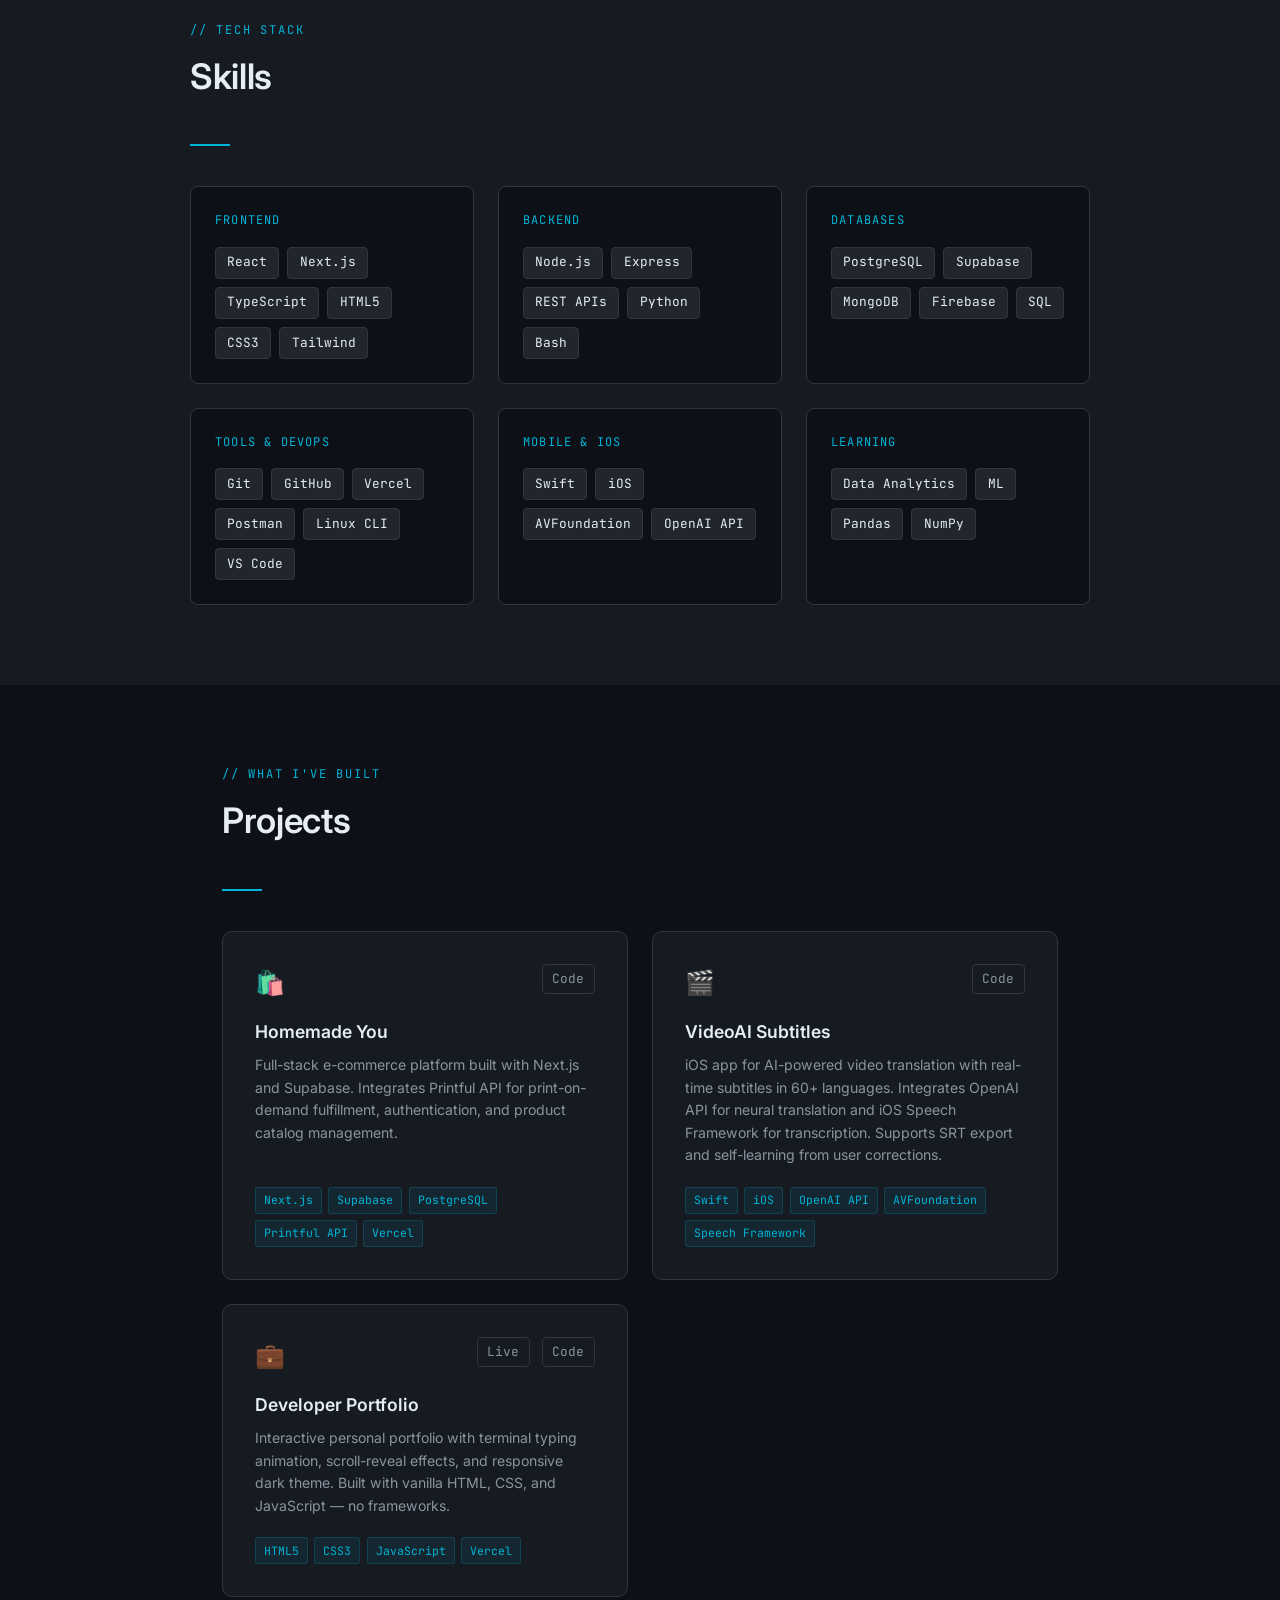
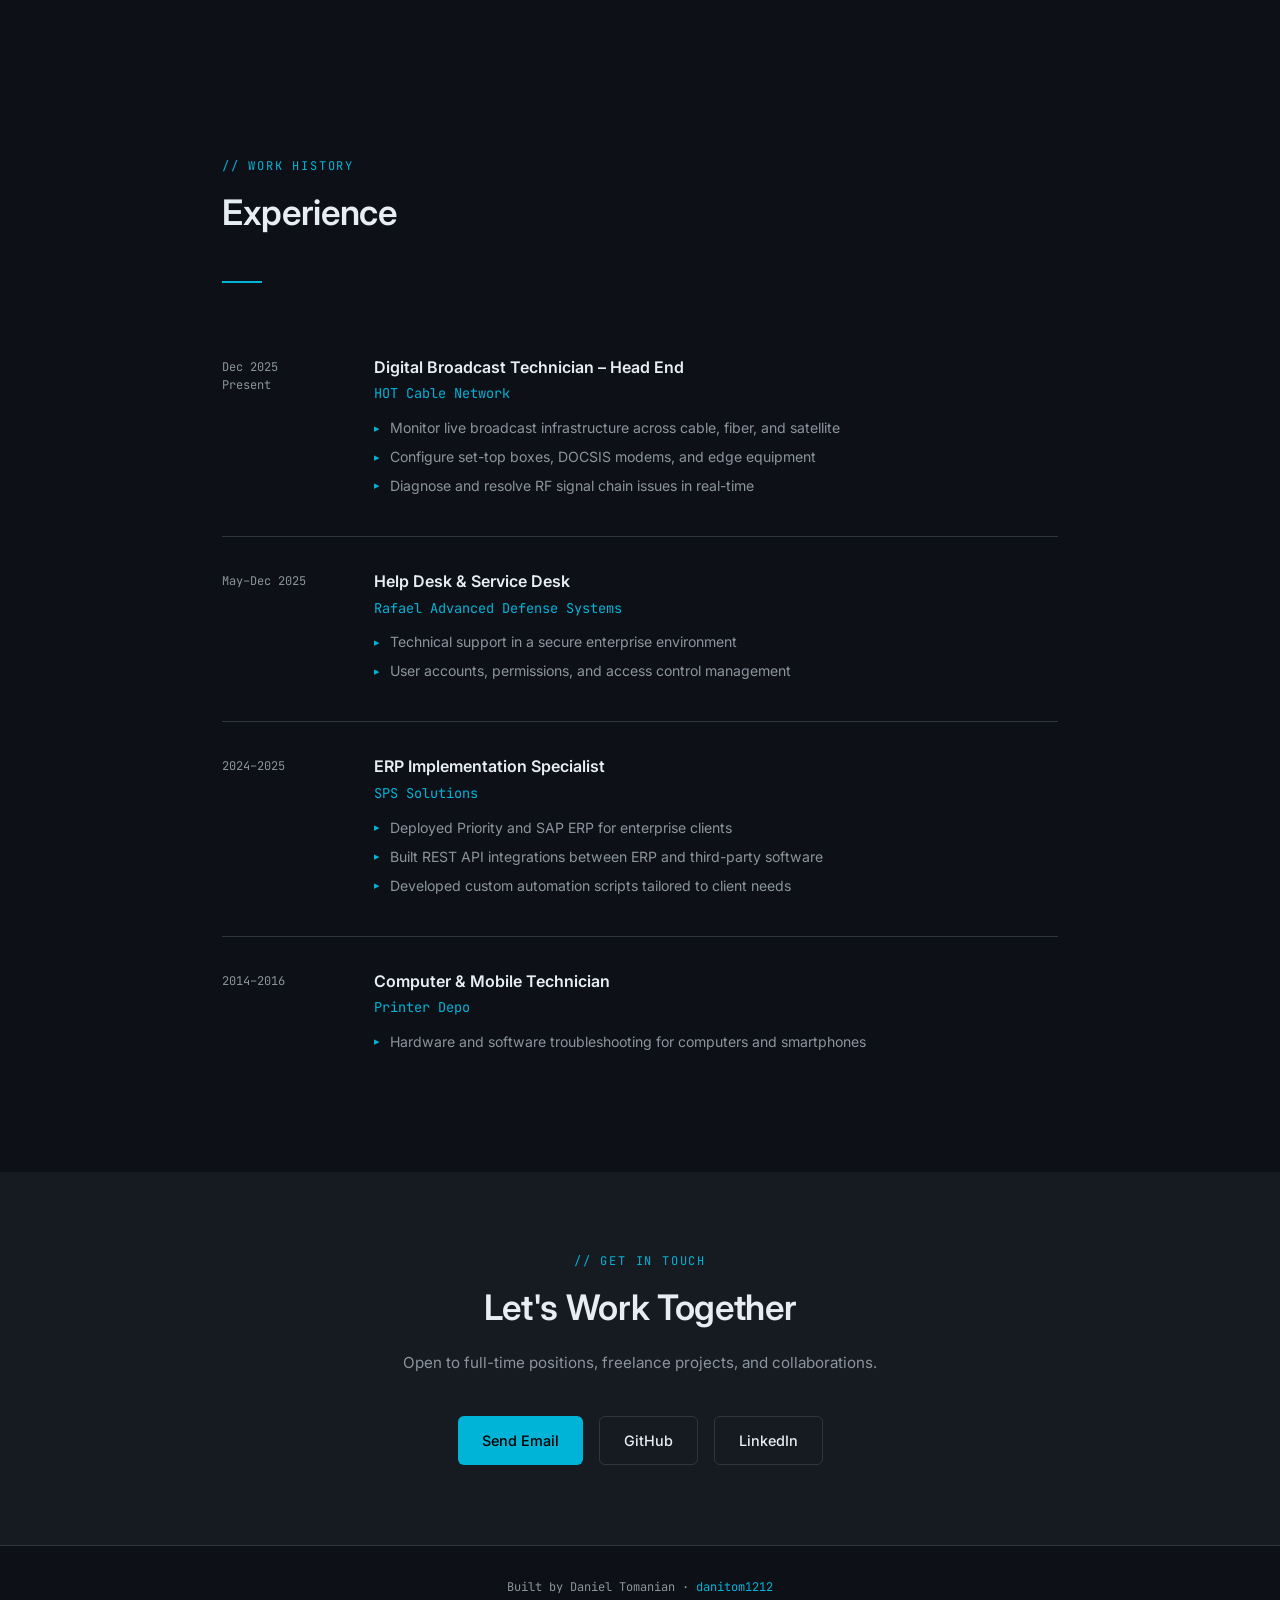
==== commit 1f75e3b8: "Update print statement from 'Hello' to 'Goodbye'" ====
--- a/index.html
+++ b/index.html
@@ -7,217 +7,7 @@
 <link rel="preconnect" href="https://fonts.googleapis.com">
 <link href="https://fonts.googleapis.com/css2?family=JetBrains+Mono:wght@400;700&family=Inter:wght@300;400;500;600&display=swap" rel="stylesheet">
 <style>
-  *, *::before, *::after { box-sizing: border-box; margin: 0; padding: 0; }
-
-  :root {
-    --bg:       #0D1117;
-    --bg2:      #161B22;
-    --bg3:      #21262D;
-    --border:   #30363D;
-    --accent:   #00B4D8;
-    --accent2:  #0096C7;
-    --text:     #E6EDF3;
-    --muted:    #8B949E;
-    --mono:     'JetBrains Mono', monospace;
-    --sans:     'Inter', sans-serif;
-  }
-
-  html { scroll-behavior: smooth; }
-
-  body {
-    background: var(--bg);
-    color: var(--text);
-    font-family: var(--sans);
-    line-height: 1.6;
-    overflow-x: hidden;
-  }
-
-  nav {
-    position: fixed; top: 0; left: 0; right: 0; z-index: 100;
-    display: flex; justify-content: space-between; align-items: center;
-    padding: 1rem 2rem;
-    background: rgba(13,17,23,0.85);
-    backdrop-filter: blur(12px);
-    border-bottom: 1px solid var(--border);
-  }
-  .nav-logo { font-family: var(--mono); font-size: 0.9rem; color: var(--accent); text-decoration: none; }
-  .nav-links { display: flex; gap: 2rem; list-style: none; }
-  .nav-links a { font-size: 0.85rem; color: var(--muted); text-decoration: none; transition: color .2s; font-family: var(--mono); }
-  .nav-links a:hover { color: var(--accent); }
-
-  #hero { min-height: 100vh; display: flex; align-items: center; justify-content: center; padding: 6rem 2rem 4rem; position: relative; overflow: hidden; }
-  .hero-grid { position: absolute; inset: 0; background-image: linear-gradient(rgba(0,180,216,.03) 1px, transparent 1px), linear-gradient(90deg, rgba(0,180,216,.03) 1px, transparent 1px); background-size: 40px 40px; }
-  .hero-glow { position: absolute; width: 600px; height: 600px; border-radius: 50%; background: radial-gradient(circle, rgba(0,180,216,.08) 0%, transparent 70%); top: 50%; left: 50%; transform: translate(-50%,-50%); pointer-events: none; }
-  .hero-content { position: relative; max-width: 780px; }
-  .terminal { background: var(--bg2); border: 1px solid var(--border); border-radius: 10px; padding: 1.25rem 1.5rem; margin-bottom: 2rem; font-family: var(--mono); font-size: 0.85rem; }
-  .terminal-bar { display: flex; gap: 6px; margin-bottom: 1rem; }
-  .dot { width: 12px; height: 12px; border-radius: 50%; }
-  .dot-r { background: #FF5F57; } .dot-y { background: #FEBC2E; } .dot-g { background: #28C840; }
-  .terminal-line { color: var(--muted); margin-bottom: 4px; }
-  .terminal-line .prompt { color: var(--accent); } .terminal-line .cmd { color: var(--text); }
-  .terminal-output { color: #7EE787; }
-  .cursor { display: inline-block; width: 8px; height: 14px; background: var(--accent); vertical-align: middle; animation: blink 1s step-end infinite; }
-  @keyframes blink { 50% { opacity: 0; } }
-  h1 { font-size: clamp(2.5rem, 6vw, 4.5rem); font-weight: 600; line-height: 1.1; letter-spacing: -0.02em; margin-bottom: 1rem; }
-  h1 span { color: var(--accent); }
-  .hero-sub { font-size: 1.1rem; color: var(--muted); margin-bottom: 2.5rem; max-width: 520px; }
-  .hero-btns { display: flex; gap: 1rem; flex-wrap: wrap; }
-  .btn { display: inline-flex; align-items: center; gap: 0.5rem; padding: 0.75rem 1.5rem; border-radius: 6px; font-size: 0.9rem; font-weight: 500; text-decoration: none; transition: all .2s; cursor: pointer; }
-  .btn-primary { background: var(--accent); color: #000; }
-  .btn-primary:hover { background: var(--accent2); transform: translateY(-1px); }
-  .btn-ghost { background: transparent; color: var(--text); border: 1px solid var(--border); }
-  .btn-ghost:hover { border-color: var(--accent); color: var(--accent); transform: translateY(-1px); }
-  section { padding: 5rem 2rem; max-width: 900px; margin: 0 auto; }
-  .section-label { font-family: var(--mono); font-size: 0.75rem; color: var(--accent); letter-spacing: 0.15em; text-transform: uppercase; margin-bottom: 0.5rem; }
-  h2 { font-size: clamp(1.6rem, 4vw, 2.2rem); font-weight: 600; margin-bottom: 2.5rem; letter-spacing: -0.01em; }
-  .divider { width: 40px; height: 2px; background: var(--accent); margin-bottom: 2.5rem; }
-  .about-grid { display: grid; grid-template-columns: 1fr 1fr; gap: 3rem; align-items: start; }
-  .about-text p { color: var(--muted); margin-bottom: 1rem; font-size: 0.95rem; }
-  .about-stats { display: grid; grid-template-columns: 1fr 1fr; gap: 1rem; }
-  .stat-card { background: var(--bg2); border: 1px solid var(--border); border-radius: 8px; padding: 1.25rem; }
-  .stat-num { font-family: var(--mono); font-size: 1.8rem; font-weight: 700; color: var(--accent); display: block; }
-  .stat-label { font-size: 0.8rem; color: var(--muted); margin-top: 0.25rem; }
-  #skills { background: var(--bg2); max-width: 100%; padding: 5rem 2rem; }
-  .skills-inner { max-width: 900px; margin: 0 auto; }
-  .skills-grid { display: grid; grid-template-columns: repeat(auto-fit, minmax(260px, 1fr)); gap: 1.5rem; }
-  .skill-group { background: var(--bg); border: 1px solid var(--border); border-radius: 8px; padding: 1.5rem; }
-  .skill-group-title { font-family: var(--mono); font-size: 0.75rem; color: var(--accent); letter-spacing: 0.1em; text-transform: uppercase; margin-bottom: 1rem; }
-  .skill-tags { display: flex; flex-wrap: wrap; gap: 0.5rem; }
-  .tag { background: var(--bg3); border: 1px solid var(--border); border-radius: 4px; padding: 0.3rem 0.7rem; font-size: 0.8rem; font-family: var(--mono); color: var(--text); transition: border-color .2s, color .2s; }
-  .tag:hover { border-color: var(--accent); color: var(--accent); }
-  .projects-grid { display: grid; grid-template-columns: repeat(auto-fit, minmax(380px, 1fr)); gap: 1.5rem; }
-  .project-card { background: var(--bg2); border: 1px solid var(--border); border-radius: 10px; padding: 2rem; transition: border-color .2s, transform .2s; display: flex; flex-direction: column; }
-  .project-card:hover { border-color: var(--accent); transform: translateY(-3px); }
-  .project-header { display: flex; justify-content: space-between; align-items: flex-start; margin-bottom: 1rem; }
-  .project-icon { font-size: 1.5rem; }
-  .project-links { display: flex; gap: 0.75rem; }
-  .project-link { color: var(--muted); text-decoration: none; font-size: 0.8rem; font-family: var(--mono); transition: color .2s; display: flex; align-items: center; gap: 0.3rem; }
-  .project-link:hover { color: var(--accent); }
-  .project-name { font-size: 1.1rem; font-weight: 600; margin-bottom: 0.5rem; }
-  .project-desc { font-size: 0.88rem; color: var(--muted); margin-bottom: 1.25rem; flex: 1; }
-  .project-stack { display: flex; flex-wrap: wrap; gap: 0.4rem; }
-  .stack-tag { font-family: var(--mono); font-size: 0.72rem; color: var(--accent); background: rgba(0,180,216,.08); border: 1px solid rgba(0,180,216,.2); border-radius: 3px; padding: 0.2rem 0.5rem; }
-  .exp-list { display: flex; flex-direction: column; gap: 0; }
-  .exp-item { display: grid; grid-template-columns: 120px 1fr; gap: 2rem; padding: 2rem 0; border-bottom: 1px solid var(--border); }
-  .exp-item:last-child { border-bottom: none; }
-  .exp-dates { font-family: var(--mono); font-size: 0.75rem; color: var(--muted); padding-top: 0.2rem; line-height: 1.5; }
-  .exp-role { font-size: 1rem; font-weight: 600; margin-bottom: 0.2rem; }
-  .exp-company { font-size: 0.85rem; color: var(--accent); margin-bottom: 0.75rem; font-family: var(--mono); }
-  .exp-bullets { list-style: none; }
-  .exp-bullets li { font-size: 0.88rem; color: var(--muted); margin-bottom: 0.4rem; padding-left: 1rem; position: relative; }
-  .exp-bullets li::before { content: '▸'; position: absolute; left: 0; color: var(--accent); font-size: 0.7rem; top: 0.15rem; }
-  #contact { background: var(--bg2); max-width: 100%; }
-  .contact-inner { max-width: 900px; margin: 0 auto; padding: 5rem 2rem; text-align: center; }
-  .contact-inner h2 { margin-bottom: 1rem; }
-  .contact-sub { color: var(--muted); margin-bottom: 2.5rem; font-size: 0.95rem; }
-  .contact-links { display: flex; justify-content: center; gap: 1rem; flex-wrap: wrap; }
-  footer { text-align: center; padding: 2rem; color: var(--muted); font-family: var(--mono); font-size: 0.75rem; border-top: 1px solid var(--border); }
-  @media (max-width: 640px) {
-    .about-grid { grid-template-columns: 1fr; }
-    .exp-item { grid-template-columns: 1fr; gap: 0.5rem; }
-    .projects-grid { grid-template-columns: 1fr; }
-    nav { padding: 1rem; }
-    .nav-links { gap: 1rem; }
-  }
-</style>
-</head>
-<body>
-<nav>
-  <a href="#hero" class="nav-logo">~/danitom1212</a>
-  <ul class="nav-links">
-    <li><a href="#about">about</a></li>
-    <li><a href="#skills">skills</a></li>
-    <li><a href="#projects">projects</a></li>
-    <li><a href="#experience">experience</a></li>
-    <li><a href="#contact">contact</a></li>
-  </ul>
-</nav>
-<section id="hero">
-  <div class="hero-grid"></div>
-  <div class="hero-glow"></div>
-  <div class="hero-content">
-    <div class="terminal">
-      <div class="terminal-bar"><div class="dot dot-r"></div><div class="dot dot-y"></div><div class="dot dot-g"></div></div>
-      <div class="terminal-line"><span class="prompt">➡ </span><span style="color:#7EE787">~</span> <span class="cmd">whoami</span></div>
-      <div class="terminal-line terminal-output" style="margin-bottom:0.75rem">Daniel Tomanian — Full Stack Developer</div>
-      <div class="terminal-line"><span class="prompt">➡ </span><span style="color:#7EE787">~</span> <span class="cmd">cat skills.txt</span></div>
-      <div class="terminal-line terminal-output" style="margin-bottom:0.75rem">React · Next.js · Node.js · PostgreSQL · TypeScript · Python</div>
-      <div class="terminal-line"><span class="prompt">➡ </span><span style="color:#7EE787">~</span> <span class="cmd" id="typed-cmd"></span><span class="cursor"></span></div>
-    </div>
-    <h1>Building <span>scalable</span> software,<br>end to end.</h1>
-    <p class="hero-sub">Full Stack Developer based in Israel. I build web applications, integrate APIs, and ship products that work.</p>
-    <div class="hero-btns">
-      <a href="#projects" class="btn btn-primary">View Projects</a>
-      <a href="https://github.com/danitom1212" target="_blank" class="btn btn-ghost"><svg width="16" height="16" fill="currentColor" viewBox="0 0 24 24"><path d="M12 0C5.37 0 0 5.37 0 12c0 5.31 3.435 9.795 8.205 11.385.6.105.825-.255.825-.57 0-.285-.015-1.23-.015-2.235-3.015.555-3.795-.735-4.035-1.41-.135-.345-.72-1.41-1.23-1.695-.42-.225-1.02-.78-.015-.795.945-.015 1.62.87 1.845 1.23 1.08 1.815 2.805 1.305 3.495.99.105-.78.42-1.305.765-1.605-2.67-.3-5.46-1.335-5.46-5.925 0-1.305.465-2.385 1.23-3.225-.12-.3-.54-1.53.12-3.18 0 0 1.005-.315 3.3 1.23.96-.27 1.98-.405 3-.405s2.04.135 3 .405c2.295-1.56 3.3-1.23 3.3-1.23.66 1.65.24 2.88.12 3.18.765.84 1.23 1.905 1.23 3.225 0 4.605-2.805 5.625-5.475 5.925.435.375.81 1.095.81 2.22 0 1.605-.015 2.895-.015 3.3 0 .315.225.69.825.57A12.02 12.02 0 0024 12c0-6.63-5.37-12-12-12z"/></svg>GitHub</a>
-      <a href="mailto:Danitom1212@gmail.com" class="btn btn-ghost">Contact Me</a>
-    </div>
-  </div>
-</section>
-<section id="about">
-  <div class="section-label">// about me</div>
-  <h2>Who I Am</h2>
-  <div class="divider"></div>
-  <div class="about-grid">
-    <div class="about-text">
-      <p>I'm a software engineering graduate with practical experience building full-stack applications, integrating enterprise systems, and working across the full development lifecycle.</p>
-      <p>My background spans web development, ERP integration, IT infrastructure, and broadcast technology — giving me a broad technical foundation that helps me understand problems at every layer of the stack.</p>
-      <p>Currently building personal projects, studying Data Analytics & ML, and looking for my next opportunity in a product or engineering team.</p>
-    </div>
-    <div class="about-stats">
-      <div class="stat-card"><span class="stat-num">3+</span><div class="stat-label">Years of technical work experience</div></div>
-      <div class="stat-card"><span class="stat-num">5+</span><div class="stat-label">Technologies in active use</div></div>
-      <div class="stat-card"><span class="stat-num">B.Sc.</span><div class="stat-label">Software Engineering, ORT Bialik</div></div>
-      <div class="stat-card"><span class="stat-num">3</span><div class="stat-label">Languages spoken fluently</div></div>
-    </div>
-  </div>
-</section>
-<section id="skills">
-  <div class="skills-inner">
-    <div class="section-label">// tech stack</div>
-    <h2>Skills</h2>
-    <div class="divider"></div>
-    <div class="skills-grid">
-      <div class="skill-group"><div class="skill-group-title">Frontend</div><div class="skill-tags"><span class="tag">React</span><span class="tag">Next.js</span><span class="tag">TypeScript</span><span class="tag">HTML5</span><span class="tag">CSS3</span><span class="tag">Tailwind</span></div></div>
-      <div class="skill-group"><div class="skill-group-title">Backend</div><div class="skill-tags"><span class="tag">Node.js</span><span class="tag">Express</span><span class="tag">REST APIs</span><span class="tag">Python</span><span class="tag">Bash</span></div></div>
-      <div class="skill-group"><div class="skill-group-title">Databases</div><div class="skill-tags"><span class="tag">PostgreSQL</span><span class="tag">Supabase</span><span class="tag">MongoDB</span><span class="tag">Firebase</span><span class="tag">SQL</span></div></div>
-      <div class="skill-group"><div class="skill-group-title">Tools & DevOps</div><div class="skill-tags"><span class="tag">Git</span><span class="tag">GitHub</span><span class="tag">Vercel</span><span class="tag">Postman</span><span class="tag">Linux CLI</span><span class="tag">VS Code</span></div></div>
-      <div class="skill-group"><div class="skill-group-title">Enterprise & Systems</div><div class="skill-tags"><span class="tag">SAP</span><span class="tag">Priority ERP</span><span class="tag">Active Directory</span><span class="tag">DOCSIS</span><span class="tag">RF Systems</span></div></div>
-      <div class="skill-group"><div class="skill-group-title">Currently Learning</div><div class="skill-tags"><span class="tag">Data Analytics</span><span class="tag">Machine Learning</span><span class="tag">Pandas</span><span class="tag">NumPy</span></div></div>
-    </div>
-  </div>
-</section>
-<section id="projects">
-  <div class="section-label">// what i've built</div>
-  <h2>Projects</h2>
-  <div class="divider"></div>
-  <div class="projects-grid">
-    <div class="project-card">
-      <div class="project-header"><div class="project-icon">🛍️</div><div class="project-links"><a href="https://github.com/danitom1212/homemade-you" target="_blank" class="project-link"><svg width="14" height="14" fill="currentColor" viewBox="0 0 24 24"><path d="M12 0C5.37 0 0 5.37 0 12c0 5.31 3.435 9.795 8.205 11.385.6.105.825-.255.825-.57 0-.285-.015-1.23-.015-2.235-3.015.555-3.795-.735-4.035-1.41-.135-.345-.72-1.41-1.23-1.695-.42-.225-1.02-.78-.015-.795.945-.015 1.62.87 1.845 1.23 1.08 1.815 2.805 1.305 3.495.99.105-.78.42-1.305.765-1.605-2.67-.3-5.46-1.335-5.46-5.925 0-1.305.465-2.385 1.23-3.225-.12-.3-.54-1.53.12-3.18 0 0 1.005-.315 3.3 1.23.96-.27 1.98-.405 3-.405s2.04.135 3 .405c2.295-1.56 3.3-1.23 3.3-1.23.66 1.65.24 2.88.12 3.18.765.84 1.23 1.905 1.23 3.225 0 4.605-2.805 5.625-5.475 5.925.435.375.81 1.095.81 2.22 0 1.605-.015 2.895-.015 3.3 0 .315.225.69.825.57A12.02 12.02 0 0024 12c0-6.63-5.37-12-12-12z"/></svg>Code</a></div></div>
-      <div class="project-name">Homemade You</div>
-      <div class="project-desc">Full-stack e-commerce platform built with Next.js and Supabase. Integrates Printful API for print-on-demand fulfillment with automated order management, authentication, and product catalog.</div>
-      <div class="project-stack"><span class="stack-tag">Next.js</span><span class="stack-tag">Supabase</span><span class="stack-tag">PostgreSQL</span><span class="stack-tag">Printful API</span><span class="stack-tag">Vercel</span></div>
-    </div>
-    <div class="project-card">
-      <div class="project-header"><div class="project-icon">🎮</div><div class="project-links"><a href="https://github.com/danitom1212" target="_blank" class="project-link"><svg width="14" height="14" fill="currentColor" viewBox="0 0 24 24"><path d="M12 0C5.37 0 0 5.37 0 12c0 5.31 3.435 9.795 8.205 11.385.6.105.825-.255.825-.57 0-.285-.015-1.23-.015-2.235-3.015.555-3.795-.735-4.035-1.41-.135-.345-.72-1.41-1.23-1.695-.42-.225-1.02-.78-.015-.795.945-.015 1.62.87 1.845 1.23 1.08 1.815 2.805 1.305 3.495.99.105-.78.42-1.305.765-1.605-2.67-.3-5.46-1.335-5.46-5.925 0-1.305.465-2.385 1.23-3.225-.12-.3-.54-1.53.12-3.18 0 0 1.005-.315 3.3 1.23.96-.27 1.98-.405 3-.405s2.04.135 3 .405c2.295-1.56 3.3-1.23 3.3-1.23.66 1.65.24 2.88.12 3.18.765.84 1.23 1.905 1.23 3.225 0 4.605-2.805 5.625-5.475 5.925.435.375.81 1.095.81 2.22 0 1.605-.015 2.895-.015 3.3 0 .315.225.69.825.57A12.02 12.02 0 0024 12c0-6.63-5.37-12-12-12z"/></svg>Code</a></div></div>
-      <div class="project-name">MindBattle</div>
-      <div class="project-desc">Real-time multiplayer mobile game built in React Native. Features memory, reflex, trivia, and math categories with three modes: Solo vs AI, Private rooms, and Quick Match.</div>
-      <div class="project-stack"><span class="stack-tag">React Native</span><span class="stack-tag">Photon PUN2</span><span class="stack-tag">Firebase</span><span class="stack-tag">JavaScript</span></div>
-    </div>
-    <div class="project-card">
-      <div class="project-header"><div class="project-icon">🏎️</div><div class="project-links"><a href="https://github.com/danitom1212" target="_blank" class="project-link"><svg width="14" height="14" fill="currentColor" viewBox="0 0 24 24"><path d="M12 0C5.37 0 0 5.37 0 12c0 5.31 3.435 9.795 8.205 11.385.6.105.825-.255.825-.57 0-.285-.015-1.23-.015-2.235-3.015.555-3.795-.735-4.035-1.41-.135-.345-.72-1.41-1.23-1.695-.42-.225-1.02-.78-.015-.795.945-.015 1.62.87 1.845 1.23 1.08 1.815 2.805 1.305 3.495.99.105-.78.42-1.305.765-1.605-2.67-.3-5.46-1.335-5.46-5.925 0-1.305.465-2.385 1.23-3.225-.12-.3-.54-1.53.12-3.18 0 0 1.005-.315 3.3 1.23.96-.27 1.98-.405 3-.405s2.04.135 3 .405c2.295-1.56 3.3-1.23 3.3-1.23.66 1.65.24 2.88.12 3.18.765.84 1.23 1.905 1.23 3.225 0 4.605-2.805 5.625-5.475 5.925.435.375.81 1.095.81 2.22 0 1.605-.015 2.895-.015 3.3 0 .315.225.69.825.57A12.02 12.02 0 0024 12c0-6.63-5.37-12-12-12z"/></svg>Code</a></div></div>
-      <div class="project-name">Apex Clash</div>
-      <div class="project-desc">Physics-based mobile racing game built in Unity (C#) for Android. Realistic vehicle dynamics using WheelCollider, AI opponents, career mode, and modular game architecture.</div>
-      <div class="project-stack"><span class="stack-tag">Unity</span><span class="stack-tag">C#</span><span class="stack-tag">Android</span><span class="stack-tag">Photon</span></div>
-    </div>
-<html lang="en">
-<head>
-<meta charset="UTF-8">
-<meta name="viewport" content="width=device-width, initial-scale=1.0">
-<title>Daniel Tomanian — Full Stack Developer</title>
-<link rel="preconnect" href="https://fonts.googleapis.com">
-<link href="https://fonts.googleapis.com/css2?family=JetBrains+Mono:wght@400;700&family=Inter:wght@300;400;500;600&display=swap" rel="stylesheet">
-<style>
-*, *::before, *::after{box-sizing:border-box;margin:0;padding:0}
+*,*::before,*::after{box-sizing:border-box;margin:0;padding:0}
 :root{--bg:#0D1117;--bg2:#161B22;--bg3:#21262D;--border:#30363D;--accent:#00B4D8;--accent2:#0096C7;--text:#E6EDF3;--muted:#8B949E;--mono:'JetBrains Mono',monospace;--sans:'Inter',sans-serif}
 html{scroll-behavior:smooth}
 body{background:var(--bg);color:var(--text);font-family:var(--sans);line-height:1.6;overflow-x:hidden}
@@ -235,8 +25,7 @@
 .dot{width:12px;height:12px;border-radius:50%}
 .dot-r{background:#FF5F57}.dot-y{background:#FEBC2E}.dot-g{background:#28C840}
 .terminal-line{color:var(--muted);margin-bottom:4px}
-.terminal-line .prompt{color:var(--accent)}
-.terminal-line .cmd{color:var(--text)}
+.terminal-line .prompt{color:var(--accent)}.terminal-line .cmd{color:var(--text)}
 .terminal-output{color:#7EE787}
 .cursor{display:inline-block;width:8px;height:14px;background:var(--accent);vertical-align:middle;animation:blink 1s step-end infinite}
 @keyframes blink{50%{opacity:0}}
@@ -273,13 +62,13 @@
 .project-header{display:flex;justify-content:space-between;align-items:flex-start;margin-bottom:1rem}
 .project-icon{font-size:1.5rem}
 .project-links{display:flex;gap:.75rem}
-.project-link{color:var(--muted);text-decoration:none;font-size:.8rem;font-family:var(--mono);transition:color .2s;display:flex;align-items:center;gap:.3rem}
-.project-link:hover{color:var(--accent)}
+.project-link{color:var(--muted);text-decoration:none;font-size:.8rem;font-family:var(--mono);transition:color .2s;border:1px solid var(--border);padding:.25rem .6rem;border-radius:4px}
+.project-link:hover{color:var(--accent);border-color:var(--accent)}
 .project-name{font-size:1.1rem;font-weight:600;margin-bottom:.5rem}
 .project-desc{font-size:.88rem;color:var(--muted);margin-bottom:1.25rem;flex:1}
 .project-stack{display:flex;flex-wrap:wrap;gap:.4rem}
 .stack-tag{font-family:var(--mono);font-size:.72rem;color:var(--accent);background:rgba(0,180,216,.08);border:1px solid rgba(0,180,216,.2);border-radius:3px;padding:.2rem .5rem}
-.exp-list{display:flex;flex-direction:column;gap:0}
+.exp-list{display:flex;flex-direction:column}
 .exp-item{display:grid;grid-template-columns:120px 1fr;gap:2rem;padding:2rem 0;border-bottom:1px solid var(--border)}
 .exp-item:last-child{border-bottom:none}
 .exp-dates{font-family:var(--mono);font-size:.75rem;color:var(--muted);padding-top:.2rem;line-height:1.5}
@@ -327,7 +116,7 @@
   <div class="about-grid">
     <div class="about-text">
       <p>Software engineering graduate with hands-on experience building full-stack applications, integrating enterprise systems, and working across the full development lifecycle.</p>
-      <p>Background spans web development, ERP integration, IT infrastructure, and broadcast technology — giving me a broad technical foundation that helps understand problems at every layer of the stack.</p>
+      <p>Background spans web development, ERP integration, IT infrastructure, and broadcast technology — giving me a broad technical foundation across every layer of the stack.</p>
       <p>Currently building personal projects, studying Data Analytics & ML, and looking for the next opportunity in a product or engineering team.</p>
     </div>
     <div class="about-stats">
@@ -346,7 +135,7 @@
       <div class="skill-group"><div class="skill-group-title">Backend</div><div class="skill-tags"><span class="tag">Node.js</span><span class="tag">Express</span><span class="tag">REST APIs</span><span class="tag">Python</span><span class="tag">Bash</span></div></div>
       <div class="skill-group"><div class="skill-group-title">Databases</div><div class="skill-tags"><span class="tag">PostgreSQL</span><span class="tag">Supabase</span><span class="tag">MongoDB</span><span class="tag">Firebase</span><span class="tag">SQL</span></div></div>
       <div class="skill-group"><div class="skill-group-title">Tools & DevOps</div><div class="skill-tags"><span class="tag">Git</span><span class="tag">GitHub</span><span class="tag">Vercel</span><span class="tag">Postman</span><span class="tag">Linux CLI</span><span class="tag">VS Code</span></div></div>
-      <div class="skill-group"><div class="skill-group-title">Enterprise</div><div class="skill-tags"><span class="tag">SAP</span><span class="tag">Priority ERP</span><span class="tag">Active Directory</span><span class="tag">DOCSIS</span></div></div>
+      <div class="skill-group"><div class="skill-group-title">Mobile & iOS</div><div class="skill-tags"><span class="tag">Swift</span><span class="tag">iOS</span><span class="tag">AVFoundation</span><span class="tag">OpenAI API</span></div></div>
       <div class="skill-group"><div class="skill-group-title">Learning</div><div class="skill-tags"><span class="tag">Data Analytics</span><span class="tag">ML</span><span class="tag">Pandas</span><span class="tag">NumPy</span></div></div>
     </div>
   </div>
@@ -354,18 +143,33 @@
 <section id="projects">
   <div class="section-label">// what i've built</div><h2>Projects</h2><div class="divider"></div>
   <div class="projects-grid">
-    <div class="project-card"><div class="project-header"><div class="project-icon">🛍️</div><div class="project-links"><a href="https://github.com/danitom1212/homemade-you" target="_blank" class="project-link">Code</a></div></div><div class="project-name">Homemade You</div><div class="project-desc">Full-stack e-commerce platform built with Next.js and Supabase. Integrates Printful API for print-on-demand fulfillment, authentication, and product catalog.</div><div class="project-stack"><span class="stack-tag">Next.js</span><span class="stack-tag">Supabase</span><span class="stack-tag">PostgreSQL</span><span class="stack-tag">Printful API</span><span class="stack-tag">Vercel</span></div></div>
-    <div class="project-card"><div class="project-header"><div class="project-icon">🎮</div><div class="project-links"><a href="https://github.com/danitom1212" target="_blank" class="project-link">Code</a></div></div><div class="project-name">MindBattle</div><div class="project-desc">Real-time multiplayer mobile game in React Native. Memory, reflex, trivia, and math categories with Solo, Private rooms, and Quick Match modes.</div><div class="project-stack"><span class="stack-tag">React Native</span><span class="stack-tag">Photon PUN2</span><span class="stack-tag">Firebase</span></div></div>
-    <div class="project-card"><div class="project-header"><div class="project-icon">🏎️</div><div class="project-links"><a href="https://github.com/danitom1212" target="_blank" class="project-link">Code</a></div></div><div class="project-name">Apex Clash</div><div class="project-desc">Physics-based mobile racing game in Unity (C#) for Android. Realistic vehicle dynamics, AI opponents, career mode, and modular architecture.</div><div class="project-stack"><span class="stack-tag">Unity</span><span class="stack-tag">C#</span><span class="stack-tag">Android</span></div></div>
+    <div class="project-card">
+      <div class="project-header"><div class="project-icon">🛍️</div><div class="project-links"><a href="https://github.com/danitom1212/homemade-you" target="_blank" class="project-link">Code</a></div></div>
+      <div class="project-name">Homemade You</div>
+      <div class="project-desc">Full-stack e-commerce platform built with Next.js and Supabase. Integrates Printful API for print-on-demand fulfillment, authentication, and product catalog management.</div>
+      <div class="project-stack"><span class="stack-tag">Next.js</span><span class="stack-tag">Supabase</span><span class="stack-tag">PostgreSQL</span><span class="stack-tag">Printful API</span><span class="stack-tag">Vercel</span></div>
+    </div>
+    <div class="project-card">
+      <div class="project-header"><div class="project-icon">🎬</div><div class="project-links"><a href="https://github.com/danitom1212/videoAiAppSub" target="_blank" class="project-link">Code</a></div></div>
+      <div class="project-name">VideoAI Subtitles</div>
+      <div class="project-desc">iOS app for AI-powered video translation with real-time subtitles in 60+ languages. Integrates OpenAI API for neural translation and iOS Speech Framework for transcription. Supports SRT export and self-learning from user corrections.</div>
+      <div class="project-stack"><span class="stack-tag">Swift</span><span class="stack-tag">iOS</span><span class="stack-tag">OpenAI API</span><span class="stack-tag">AVFoundation</span><span class="stack-tag">Speech Framework</span></div>
+    </div>
+    <div class="project-card">
+      <div class="project-header"><div class="project-icon">💼</div><div class="project-links"><a href="https://portfolio-three-cyan-74.vercel.app" target="_blank" class="project-link">Live</a><a href="https://github.com/danitom1212/portfolio" target="_blank" class="project-link">Code</a></div></div>
+      <div class="project-name">Developer Portfolio</div>
+      <div class="project-desc">Interactive personal portfolio with terminal typing animation, scroll-reveal effects, and responsive dark theme. Built with vanilla HTML, CSS, and JavaScript — no frameworks.</div>
+      <div class="project-stack"><span class="stack-tag">HTML5</span><span class="stack-tag">CSS3</span><span class="stack-tag">JavaScript</span><span class="stack-tag">Vercel</span></div>
+    </div>
   </div>
 </section>
 <section id="experience">
   <div class="section-label">// work history</div><h2>Experience</h2><div class="divider"></div>
   <div class="exp-list">
     <div class="exp-item"><div class="exp-dates">Dec 2025<br>Present</div><div><div class="exp-role">Digital Broadcast Technician – Head End</div><div class="exp-company">HOT Cable Network</div><ul class="exp-bullets"><li>Monitor live broadcast infrastructure across cable, fiber, and satellite</li><li>Configure set-top boxes, DOCSIS modems, and edge equipment</li><li>Diagnose and resolve RF signal chain issues in real-time</li></ul></div></div>
-    <div class="exp-item"><div class="exp-dates">May–Dec 2025</div><div><div class="exp-role">Help Desk & Service Desk</div><div class="exp-company">Rafael Advanced Defense Systems</div><ul class="exp-bullets"><li>Technical support in secure enterprise environment</li><li>User accounts, permissions, and access control</li></ul></div></div>
-    <div class="exp-item"><div class="exp-dates">2024–2025</div><div><div class="exp-role">ERP Implementation Specialist</div><div class="exp-company">SPS Solutions</div><ul class="exp-bullets"><li>Deployed Priority and SAP ERP for enterprise clients</li><li>Built REST API integrations between ERP and third-party software</li></ul></div></div>
-    <div class="exp-item"><div class="exp-dates">2014–2016</div><div><div class="exp-role">Computer & Mobile Technician</div><div class="exp-company">Printer Depo</div><ul class="exp-bullets"><li>Hardware and software troubleshooting</li></ul></div></div>
+    <div class="exp-item"><div class="exp-dates">May–Dec 2025</div><div><div class="exp-role">Help Desk & Service Desk</div><div class="exp-company">Rafael Advanced Defense Systems</div><ul class="exp-bullets"><li>Technical support in a secure enterprise environment</li><li>User accounts, permissions, and access control management</li></ul></div></div>
+    <div class="exp-item"><div class="exp-dates">2024–2025</div><div><div class="exp-role">ERP Implementation Specialist</div><div class="exp-company">SPS Solutions</div><ul class="exp-bullets"><li>Deployed Priority and SAP ERP for enterprise clients</li><li>Built REST API integrations between ERP and third-party software</li><li>Developed custom automation scripts tailored to client needs</li></ul></div></div>
+    <div class="exp-item"><div class="exp-dates">2014–2016</div><div><div class="exp-role">Computer & Mobile Technician</div><div class="exp-company">Printer Depo</div><ul class="exp-bullets"><li>Hardware and software troubleshooting for computers and smartphones</li></ul></div></div>
   </div>
 </section>
 <div id="contact"><div class="contact-inner">
@@ -379,8 +183,12 @@
 </div></div>
 <footer><p>Built by Daniel Tomanian · <span style="color:var(--accent)">danitom1212</span></p></footer>
 <script>
-const commands=['git status','npm run dev','node server.js'];let ci=0,ci2=0;const el=document.getElementById('typed-cmd');function type(){if(ci2<commands[ci].length){el.textContent+=commands[ci][ci2++];setTimeout(type,80);}else{setTimeout(erase,1500);}}function erase(){if(el.textContent.length>0){el.textContent=el.textContent.slice(0,-1);setTimeout(erase,40);}else{ci=(ci+1)%commands.length;ci2=0;setTimeout(type,400);}}setTimeout(type,1000);
-const obs=new IntersectionObserver(e=>{e.forEach(x=>{if(x.isIntersecting){x.target.style.opacity='1';x.target.style.transform='translateY(0)';}});},{threshold:.1});document.querySelectorAll('.project-card,.exp-item,.skill-group,.stat-card').forEach(el=>{el.style.opacity='0';el.style.transform='translateY(20px)';el.style.transition='opacity .5s ease,transform .5s ease';obs.observe(el);});
+const commands=['git status','npm run dev','node server.js'];let ci=0,ci2=0;const el=document.getElementById('typed-cmd');
+function type(){if(ci2<commands[ci].length){el.textContent+=commands[ci][ci2++];setTimeout(type,80);}else{setTimeout(erase,1500);}}
+function erase(){if(el.textContent.length>0){el.textContent=el.textContent.slice(0,-1);setTimeout(erase,40);}else{ci=(ci+1)%commands.length;ci2=0;setTimeout(type,400);}}
+setTimeout(type,1000);
+const obs=new IntersectionObserver(e=>{e.forEach(x=>{if(x.isIntersecting){x.target.style.opacity='1';x.target.style.transform='translateY(0)';}});},{threshold:.1});
+document.querySelectorAll('.project-card,.exp-item,.skill-group,.stat-card').forEach(el=>{el.style.opacity='0';el.style.transform='translateY(20px)';el.style.transition='opacity .5s ease,transform .5s ease';obs.observe(el);});
 </script>
 </body>
 </html>
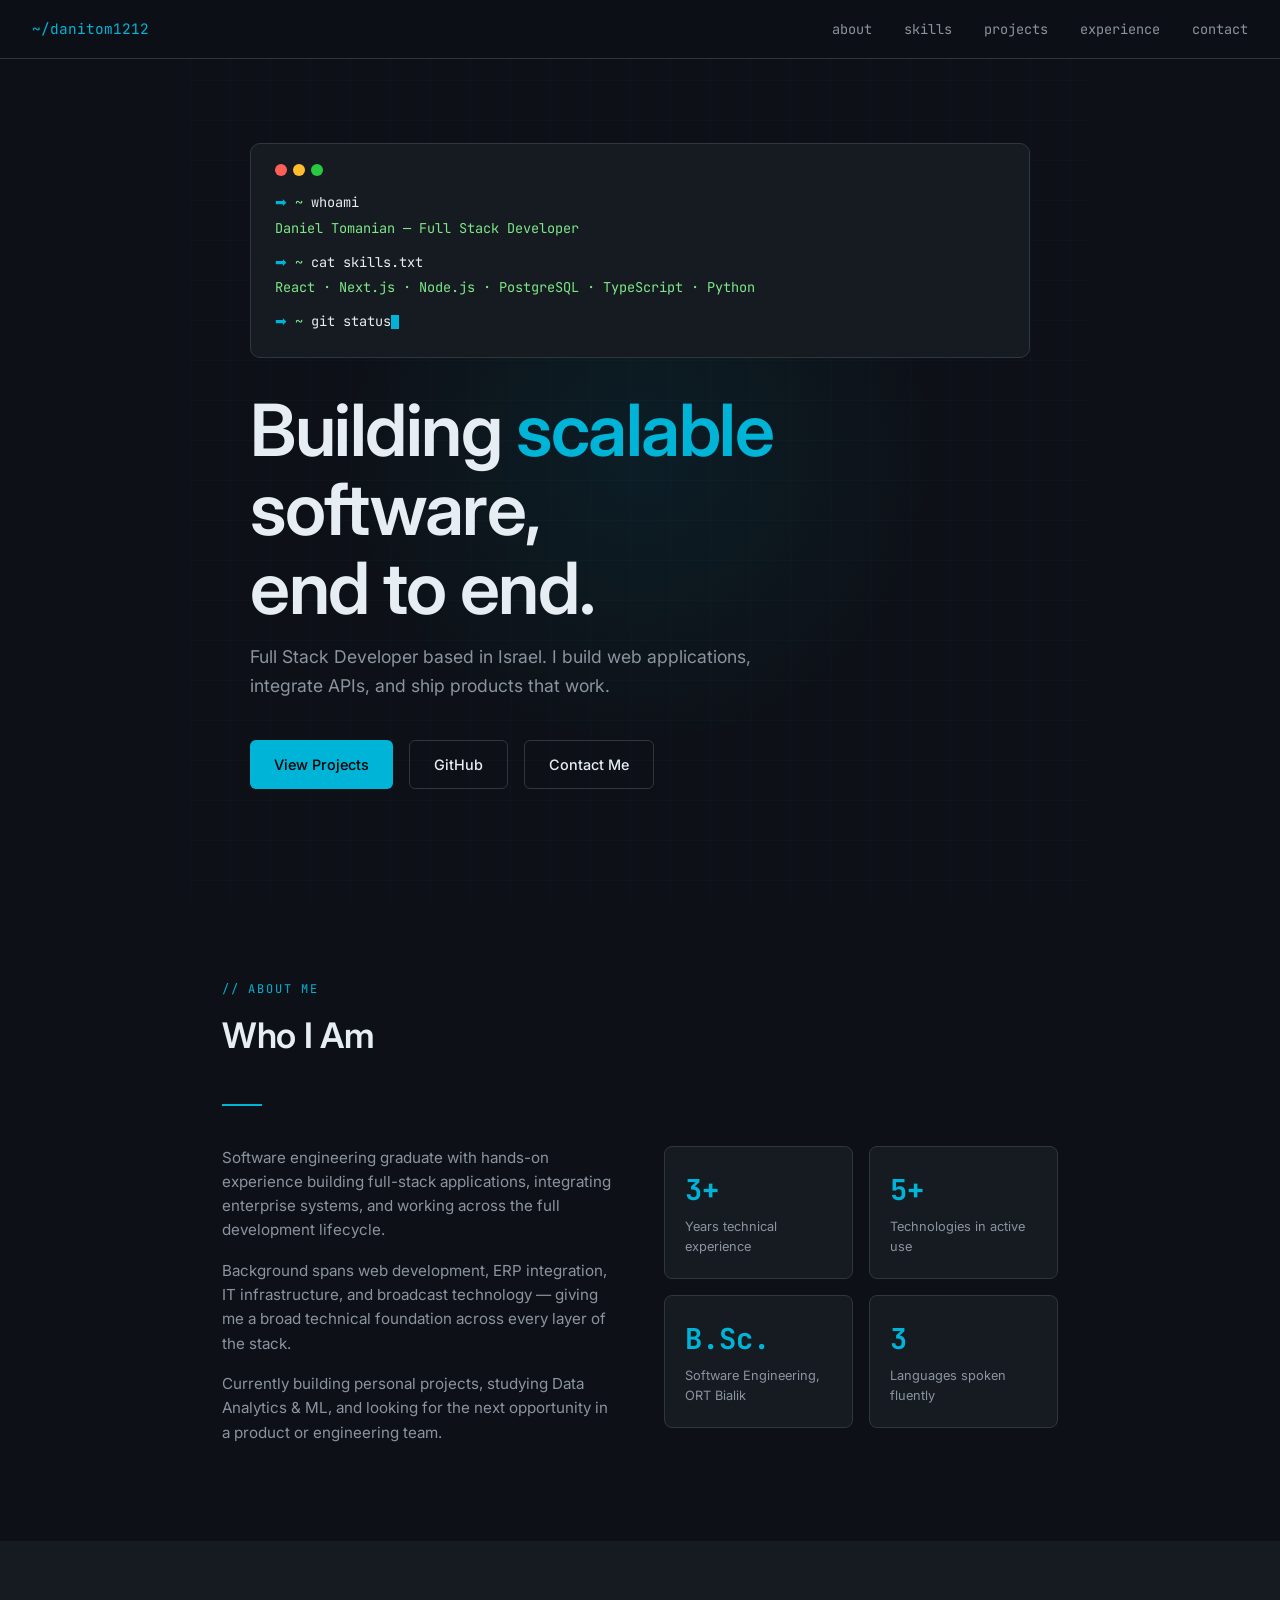
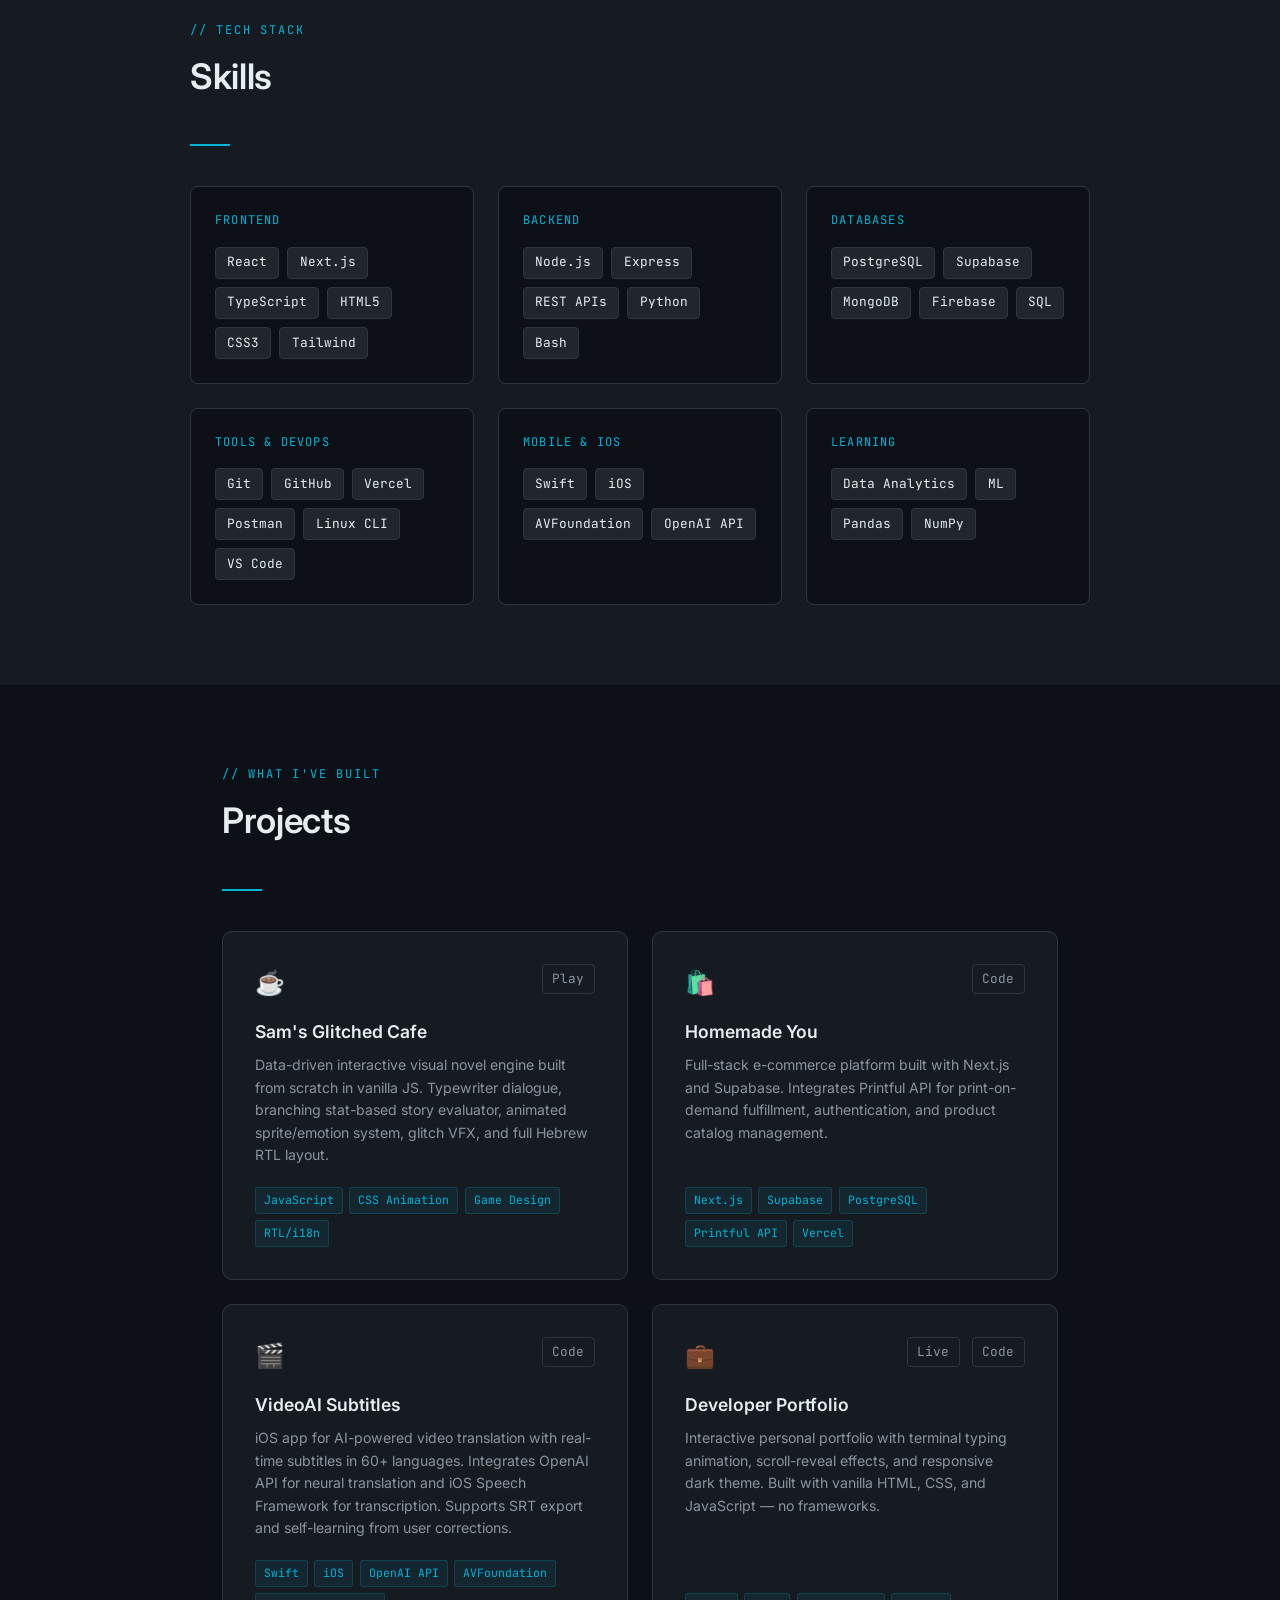
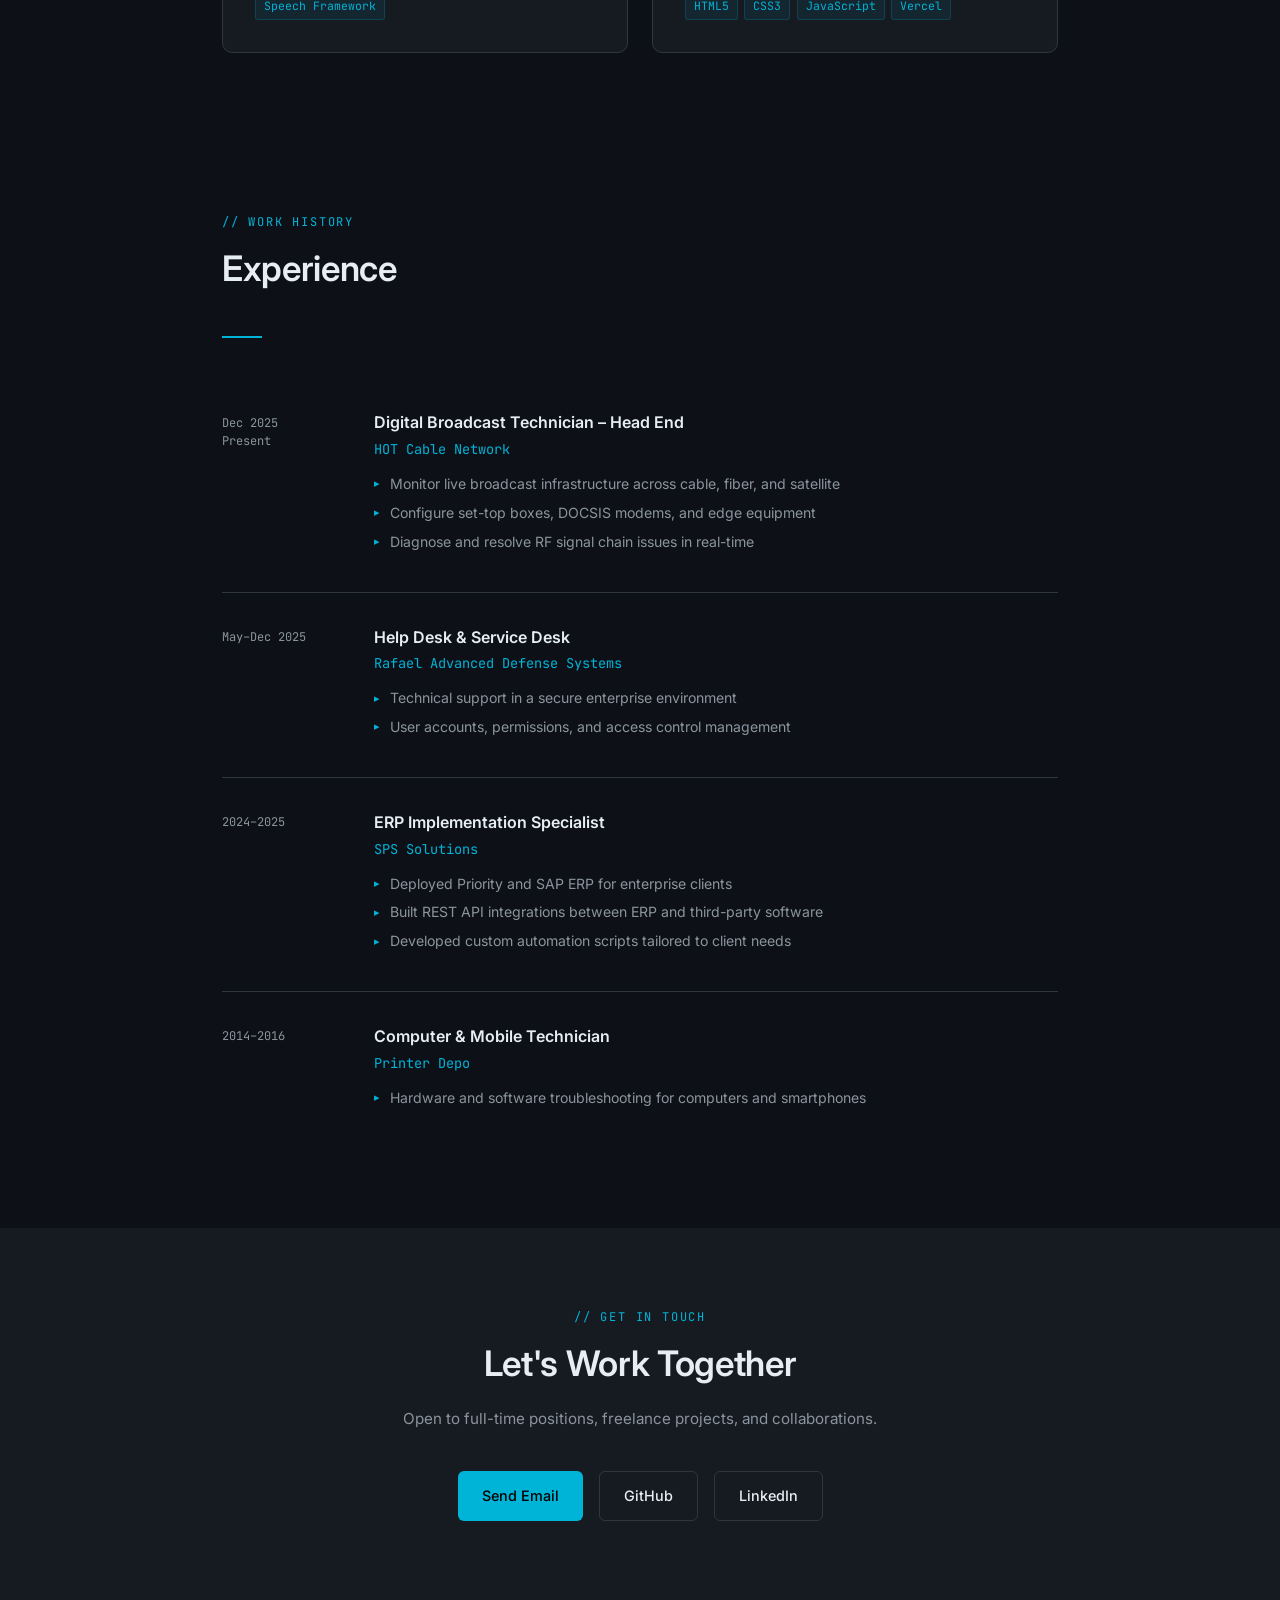
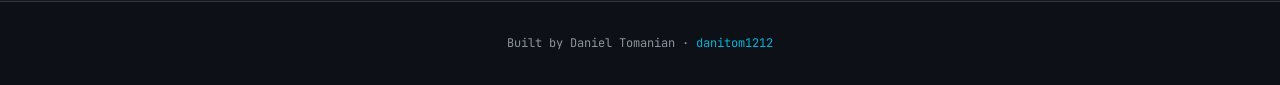
==== commit 554b1f88: "Add Sam's Glitched Cafe: interactive visual novel game Data-driven story engine (story.js) with type" ====
--- a/index.html
+++ b/index.html
@@ -144,6 +144,12 @@
   <div class="section-label">// what i've built</div><h2>Projects</h2><div class="divider"></div>
   <div class="projects-grid">
     <div class="project-card">
+      <div class="project-header"><div class="project-icon">☕</div><div class="project-links"><a href="sams-glitched-cafe/" target="_blank" class="project-link">Play</a></div></div>
+      <div class="project-name">Sam's Glitched Cafe</div>
+      <div class="project-desc">Data-driven interactive visual novel engine built from scratch in vanilla JS. Typewriter dialogue, branching stat-based story evaluator, animated sprite/emotion system, glitch VFX, and full Hebrew RTL layout.</div>
+      <div class="project-stack"><span class="stack-tag">JavaScript</span><span class="stack-tag">CSS Animation</span><span class="stack-tag">Game Design</span><span class="stack-tag">RTL/i18n</span></div>
+    </div>
+    <div class="project-card">
       <div class="project-header"><div class="project-icon">🛍️</div><div class="project-links"><a href="https://github.com/danitom1212/homemade-you" target="_blank" class="project-link">Code</a></div></div>
       <div class="project-name">Homemade You</div>
       <div class="project-desc">Full-stack e-commerce platform built with Next.js and Supabase. Integrates Printful API for print-on-demand fulfillment, authentication, and product catalog management.</div>
